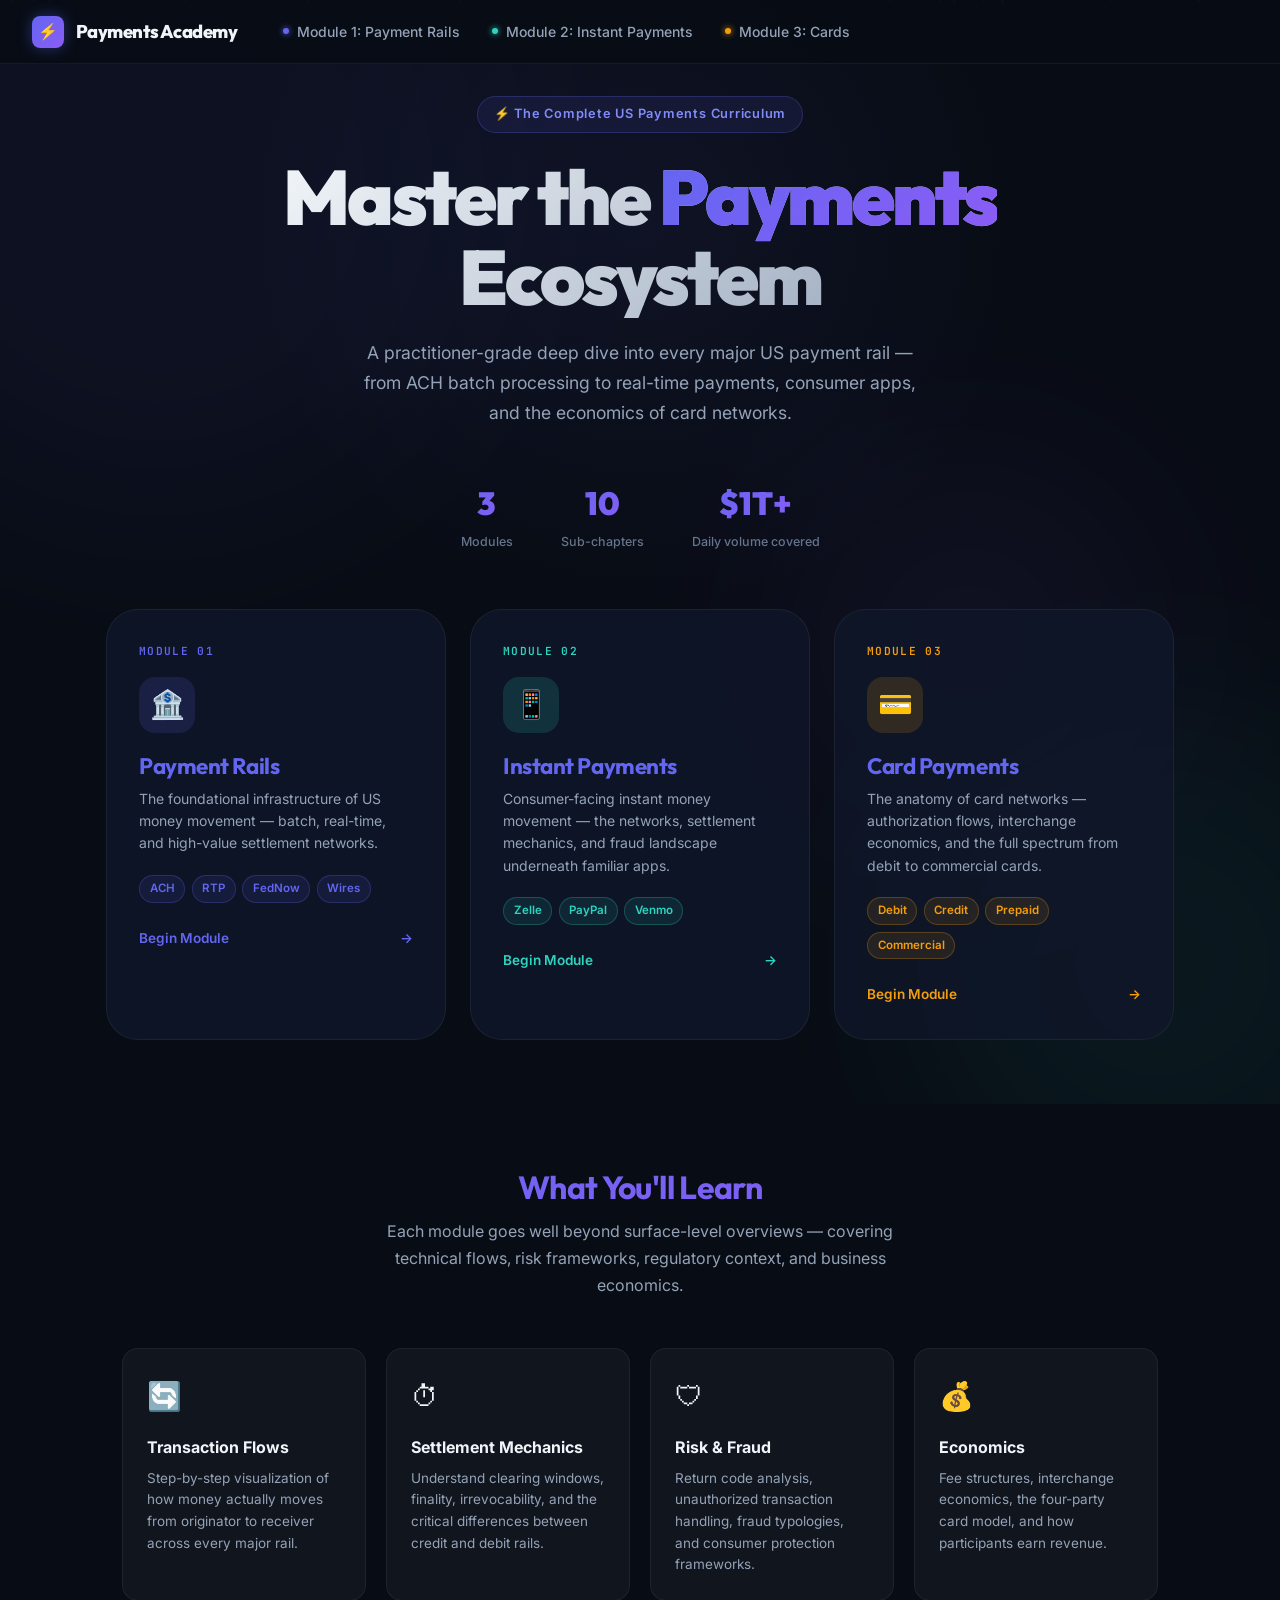
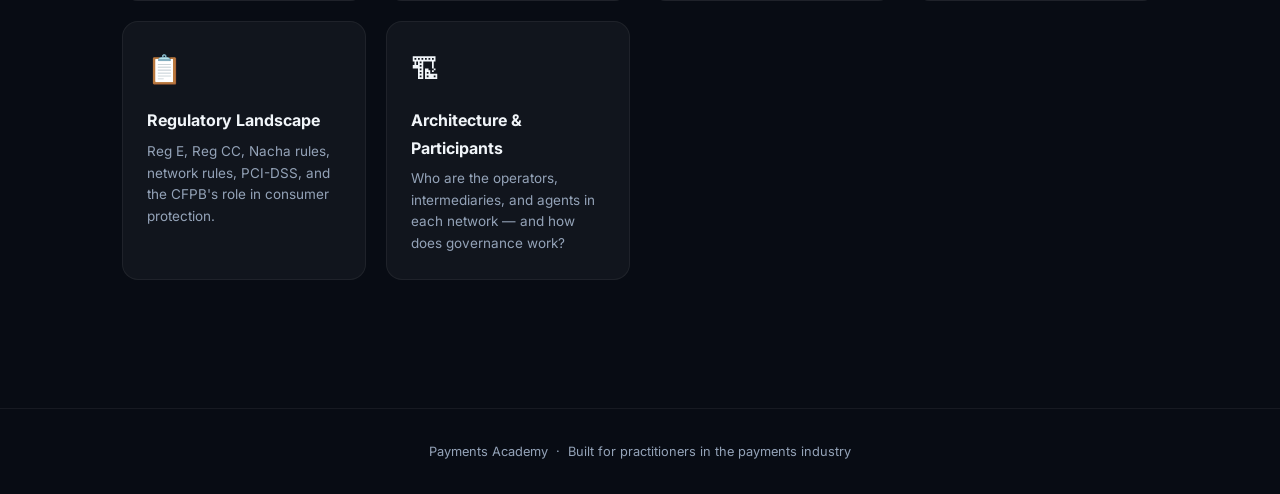
==== index.html @ 19a31e42 "Add files via upload" ====
<!DOCTYPE html>
<html lang="en">
<head>
  <meta charset="UTF-8" />
  <meta name="viewport" content="width=device-width, initial-scale=1.0" />
  <title>Payments Academy — Master the US Payments Ecosystem</title>
  <meta name="description" content="A comprehensive, interactive curriculum covering ACH, RTP, FedNow, Wires, Zelle, PayPal, Venmo, and consumer & commercial card payments in depth." />
  <link rel="stylesheet" href="styles/main.css" />
  <style>
    /* INDEX-SPECIFIC OVERRIDES */
    body { background: var(--bg-primary); }

    .home-hero {
      min-height: 100vh;
      display: flex;
      flex-direction: column;
      align-items: center;
      justify-content: center;
      padding: 6rem 2rem 4rem;
      position: relative;
      overflow: hidden;
      text-align: center;
    }

    .bg-orb {
      position: absolute;
      border-radius: 50%;
      filter: blur(100px);
      pointer-events: none;
      opacity: 0.06;
    }
    .orb-1 { width: 700px; height: 700px; background: #6366f1; top: -15%; left: -15%; }
    .orb-2 { width: 500px; height: 500px; background: #2dd4bf; bottom: -10%; right: -10%; }
    .orb-3 { width: 400px; height: 400px; background: #8b5cf6; top: 40%; left: 60%; }

    .home-eyebrow {
      position: relative;
      z-index: 2;
    }
    .home-title { position: relative; z-index: 2; }
    .home-subtitle { position: relative; z-index: 2; }

    .stats-row {
      display: flex;
      gap: 3rem;
      justify-content: center;
      flex-wrap: wrap;
      margin-bottom: 3.5rem;
      position: relative;
      z-index: 2;
    }

    .stat-item { text-align: center; }
    .stat-item-num {
      font-family: 'Outfit', sans-serif;
      font-size: 2rem;
      font-weight: 900;
      background: var(--grad-indigo);
      -webkit-background-clip: text;
      -webkit-text-fill-color: transparent;
      background-clip: text;
    }
    .stat-item-label {
      font-size: 0.78rem;
      color: var(--text-muted);
      font-weight: 500;
      margin-top: 0.1rem;
    }

    .module-cards { position: relative; z-index: 2; }

    .module-card-m1 .module-card-icon { background: rgba(99,102,241,0.15); }
    .module-card-m2 .module-card-icon { background: rgba(45,212,191,0.15); }
    .module-card-m3 .module-card-icon { background: rgba(245,158,11,0.15); }

    .module-card-m1 .module-card-number { color: var(--accent-indigo); }
    .module-card-m2 .module-card-number { color: var(--accent-teal); }
    .module-card-m3 .module-card-number { color: var(--accent-gold); }

    .module-card-m1 .topic-pill { background: rgba(99,102,241,0.1); color: var(--accent-indigo); border-color: rgba(99,102,241,0.25); }
    .module-card-m2 .topic-pill { background: rgba(45,212,191,0.1); color: var(--accent-teal); border-color: rgba(45,212,191,0.25); }
    .module-card-m3 .topic-pill { background: rgba(245,158,11,0.1); color: var(--accent-gold); border-color: rgba(245,158,11,0.25); }

    .module-card-m1 .module-card-arrow { color: var(--accent-indigo); }
    .module-card-m2 .module-card-arrow { color: var(--accent-teal); }
    .module-card-m3 .module-card-arrow { color: var(--accent-gold); }

    .home-footer {
      padding: 2rem;
      text-align: center;
      border-top: 1px solid var(--border-subtle);
      color: var(--text-muted);
      font-size: 0.8rem;
    }

    .curriculum-section {
      max-width: 1100px;
      margin: 0 auto;
      padding: 4rem 2rem;
    }

    .curriculum-section h2 {
      text-align: center;
      margin-bottom: 0.75rem;
      font-size: 2rem;
    }

    .curriculum-section .section-subtitle {
      text-align: center;
      color: var(--text-secondary);
      font-size: 1rem;
      max-width: 520px;
      margin: 0 auto 3rem;
      line-height: 1.7;
    }

    .feature-grid {
      display: grid;
      grid-template-columns: repeat(auto-fit, minmax(240px, 1fr));
      gap: 1.25rem;
      margin-bottom: 4rem;
    }

    .feature-card {
      background: var(--bg-glass);
      border: 1px solid var(--border-subtle);
      border-radius: var(--radius-lg);
      padding: 1.5rem;
      transition: all var(--t-normal);
    }

    .feature-card:hover {
      border-color: var(--border-accent);
      background: var(--bg-glass-hover);
      transform: translateY(-2px);
    }

    .feature-icon { font-size: 1.75rem; margin-bottom: 0.875rem; }
    .feature-title { font-size: 1rem; font-weight: 700; margin-bottom: 0.4rem; }
    .feature-desc { font-size: 0.845rem; color: var(--text-secondary); line-height: 1.6; }
  </style>
</head>
<body>

<!-- TOP NAV -->
<nav class="top-nav">
  <a href="index.html" class="nav-logo">
    <div class="nav-logo-icon">⚡</div>
    Payments Academy
  </a>
  <ul class="nav-links">
    <li>
      <a href="module1.html">
        <span class="mod-badge nav-badge-m1"></span>
        Module 1: Payment Rails
      </a>
    </li>
    <li>
      <a href="module2.html">
        <span class="mod-badge nav-badge-m2"></span>
        Module 2: Instant Payments
      </a>
    </li>
    <li>
      <a href="module3.html">
        <span class="mod-badge nav-badge-m3"></span>
        Module 3: Cards
      </a>
    </li>
  </ul>
</nav>

<!-- HERO -->
<main>
  <section class="home-hero">
    <div class="bg-orb orb-1"></div>
    <div class="bg-orb orb-2"></div>
    <div class="bg-orb orb-3"></div>
    <div id="particles" class="particles"></div>

    <div class="home-eyebrow">
      ⚡ The Complete US Payments Curriculum
    </div>

    <h1 class="home-title">
      Master the <span class="highlight-indigo">Payments</span><br/>Ecosystem
    </h1>

    <p class="home-subtitle">
      A practitioner-grade deep dive into every major US payment rail — from ACH batch processing
      to real-time payments, consumer apps, and the economics of card networks.
    </p>

    <div class="stats-row">
      <div class="stat-item">
        <div class="stat-item-num">3</div>
        <div class="stat-item-label">Modules</div>
      </div>
      <div class="stat-item">
        <div class="stat-item-num">10</div>
        <div class="stat-item-label">Sub-chapters</div>
      </div>
      <div class="stat-item">
        <div class="stat-item-num">$1T+</div>
        <div class="stat-item-label">Daily volume covered</div>
      </div>
    </div>

    <!-- MODULE CARDS -->
    <div class="module-cards">

      <a href="module1.html" class="module-card module-card-m1">
        <div class="module-card-number">MODULE 01</div>
        <div class="module-card-icon">🏦</div>
        <h3>Payment Rails</h3>
        <p>The foundational infrastructure of US money movement — batch, real-time, and high-value settlement networks.</p>
        <div class="module-card-topics">
          <span class="topic-pill">ACH</span>
          <span class="topic-pill">RTP</span>
          <span class="topic-pill">FedNow</span>
          <span class="topic-pill">Wires</span>
        </div>
        <div class="module-card-arrow">
          <span>Begin Module</span>
          <span>→</span>
        </div>
      </a>

      <a href="module2.html" class="module-card module-card-m2">
        <div class="module-card-number">MODULE 02</div>
        <div class="module-card-icon">📱</div>
        <h3>Instant Payments</h3>
        <p>Consumer-facing instant money movement — the networks, settlement mechanics, and fraud landscape underneath familiar apps.</p>
        <div class="module-card-topics">
          <span class="topic-pill">Zelle</span>
          <span class="topic-pill">PayPal</span>
          <span class="topic-pill">Venmo</span>
        </div>
        <div class="module-card-arrow">
          <span>Begin Module</span>
          <span>→</span>
        </div>
      </a>

      <a href="module3.html" class="module-card module-card-m3">
        <div class="module-card-number">MODULE 03</div>
        <div class="module-card-icon">💳</div>
        <h3>Card Payments</h3>
        <p>The anatomy of card networks — authorization flows, interchange economics, and the full spectrum from debit to commercial cards.</p>
        <div class="module-card-topics">
          <span class="topic-pill">Debit</span>
          <span class="topic-pill">Credit</span>
          <span class="topic-pill">Prepaid</span>
          <span class="topic-pill">Commercial</span>
        </div>
        <div class="module-card-arrow">
          <span>Begin Module</span>
          <span>→</span>
        </div>
      </a>

    </div>
  </section>

  <!-- WHAT YOU'LL LEARN -->
  <section class="curriculum-section">
    <h2 class="grad-text-indigo">What You'll Learn</h2>
    <p class="section-subtitle">
      Each module goes well beyond surface-level overviews — covering technical flows, risk frameworks, regulatory context, and business economics.
    </p>

    <div class="feature-grid">
      <div class="feature-card">
        <div class="feature-icon">🔄</div>
        <div class="feature-title">Transaction Flows</div>
        <div class="feature-desc">Step-by-step visualization of how money actually moves from originator to receiver across every major rail.</div>
      </div>
      <div class="feature-card">
        <div class="feature-icon">⏱</div>
        <div class="feature-title">Settlement Mechanics</div>
        <div class="feature-desc">Understand clearing windows, finality, irrevocability, and the critical differences between credit and debit rails.</div>
      </div>
      <div class="feature-card">
        <div class="feature-icon">🛡</div>
        <div class="feature-title">Risk & Fraud</div>
        <div class="feature-desc">Return code analysis, unauthorized transaction handling, fraud typologies, and consumer protection frameworks.</div>
      </div>
      <div class="feature-card">
        <div class="feature-icon">💰</div>
        <div class="feature-title">Economics</div>
        <div class="feature-desc">Fee structures, interchange economics, the four-party card model, and how participants earn revenue.</div>
      </div>
      <div class="feature-card">
        <div class="feature-icon">📋</div>
        <div class="feature-title">Regulatory Landscape</div>
        <div class="feature-desc">Reg E, Reg CC, Nacha rules, network rules, PCI-DSS, and the CFPB's role in consumer protection.</div>
      </div>
      <div class="feature-card">
        <div class="feature-icon">🏗</div>
        <div class="feature-title">Architecture & Participants</div>
        <div class="feature-desc">Who are the operators, intermediaries, and agents in each network — and how does governance work?</div>
      </div>
    </div>

  </section>
</main>

<footer class="home-footer">
  <p>Payments Academy &nbsp;·&nbsp; Built for practitioners in the payments industry</p>
</footer>

<script src="js/app.js"></script>
</body>
</html>
---- styles/main.css ----
/* =============================================
   PAYMENTS LEARNING PLATFORM — DESIGN SYSTEM
   ============================================= */

@import url('https://fonts.googleapis.com/css2?family=Outfit:wght@300;400;500;600;700;800;900&family=Inter:wght@300;400;500;600;700&family=JetBrains+Mono:wght@400;500&display=swap');

/* ---- CSS CUSTOM PROPERTIES ---- */
:root {
  /* Colors */
  --bg-primary:     #080c14;
  --bg-secondary:   #0d1525;
  --bg-card:        rgba(15, 23, 42, 0.8);
  --bg-card-hover:  rgba(20, 30, 55, 0.95);
  --bg-glass:       rgba(255, 255, 255, 0.04);
  --bg-glass-hover: rgba(255, 255, 255, 0.07);

  --accent-indigo:  #6366f1;
  --accent-teal:    #2dd4bf;
  --accent-gold:    #f59e0b;
  --accent-rose:    #f43f5e;
  --accent-violet:  #8b5cf6;
  --accent-emerald: #10b981;
  --accent-sky:     #38bdf8;

  --text-primary:   #f1f5f9;
  --text-secondary: #94a3b8;
  --text-muted:     #64748b;
  --text-accent:    #818cf8;

  --border-subtle:  rgba(255, 255, 255, 0.06);
  --border-accent:  rgba(99, 102, 241, 0.3);
  --border-glow:    rgba(99, 102, 241, 0.6);

  /* Gradients */
  --grad-indigo:   linear-gradient(135deg, #6366f1, #8b5cf6);
  --grad-teal:     linear-gradient(135deg, #2dd4bf, #06b6d4);
  --grad-gold:     linear-gradient(135deg, #f59e0b, #ef4444);
  --grad-hero:     linear-gradient(135deg, #0d1525 0%, #1a1040 50%, #0d1525 100%);
  --grad-card:     linear-gradient(135deg, rgba(99,102,241,0.08), rgba(139,92,246,0.04));

  /* Module Colors */
  --mod1-color:  #6366f1;
  --mod1-glow:   rgba(99, 102, 241, 0.3);
  --mod2-color:  #2dd4bf;
  --mod2-glow:   rgba(45, 212, 191, 0.3);
  --mod3-color:  #f59e0b;
  --mod3-glow:   rgba(245, 158, 11, 0.3);

  /* Spacing */
  --sidebar-width: 260px;
  --header-height: 64px;

  /* Radius */
  --radius-sm:  6px;
  --radius-md:  12px;
  --radius-lg:  16px;
  --radius-xl:  24px;
  --radius-2xl: 32px;

  /* Shadows */
  --shadow-sm:  0 1px 3px rgba(0,0,0,0.4);
  --shadow-md:  0 4px 16px rgba(0,0,0,0.5);
  --shadow-lg:  0 8px 32px rgba(0,0,0,0.6);
  --shadow-glow-indigo: 0 0 30px rgba(99,102,241,0.2);
  --shadow-glow-teal:   0 0 30px rgba(45,212,191,0.2);
  --shadow-glow-gold:   0 0 30px rgba(245,158,11,0.2);

  /* Transitions */
  --t-fast:   0.15s ease;
  --t-normal: 0.25s ease;
  --t-slow:   0.4s ease;
}

/* ---- RESET & BASE ---- */
*, *::before, *::after { box-sizing: border-box; margin: 0; padding: 0; }

html { scroll-behavior: smooth; font-size: 16px; }

body {
  font-family: 'Inter', -apple-system, sans-serif;
  background-color: var(--bg-primary);
  color: var(--text-primary);
  line-height: 1.7;
  overflow-x: hidden;
  -webkit-font-smoothing: antialiased;
}

/* ---- TYPOGRAPHY ---- */
h1, h2, h3, h4, h5, h6 {
  font-family: 'Outfit', sans-serif;
  font-weight: 700;
  line-height: 1.2;
  letter-spacing: -0.02em;
}

h1 { font-size: clamp(2rem, 4vw, 3.5rem); }
h2 { font-size: clamp(1.5rem, 3vw, 2.25rem); }
h3 { font-size: clamp(1.25rem, 2.5vw, 1.75rem); }
h4 { font-size: 1.25rem; }
h5 { font-size: 1.1rem; }
h6 { font-size: 1rem; }

p { color: var(--text-secondary); margin-bottom: 1rem; }
p:last-child { margin-bottom: 0; }

a { color: var(--accent-indigo); text-decoration: none; transition: color var(--t-fast); }
a:hover { color: var(--text-primary); }

code, pre {
  font-family: 'JetBrains Mono', monospace;
  font-size: 0.875rem;
}

code {
  background: rgba(99,102,241,0.12);
  color: var(--accent-teal);
  padding: 2px 6px;
  border-radius: var(--radius-sm);
  border: 1px solid rgba(99,102,241,0.2);
}

strong { color: var(--text-primary); font-weight: 600; }

/* ---- SCROLLBAR ---- */
::-webkit-scrollbar { width: 6px; }
::-webkit-scrollbar-track { background: var(--bg-primary); }
::-webkit-scrollbar-thumb { background: rgba(99,102,241,0.4); border-radius: 3px; }
::-webkit-scrollbar-thumb:hover { background: rgba(99,102,241,0.7); }

/* =============================================
   TOP NAVIGATION
   ============================================= */
.top-nav {
  position: fixed;
  top: 0; left: 0; right: 0;
  height: var(--header-height);
  background: rgba(8, 12, 20, 0.85);
  backdrop-filter: blur(20px);
  -webkit-backdrop-filter: blur(20px);
  border-bottom: 1px solid var(--border-subtle);
  z-index: 1000;
  display: flex;
  align-items: center;
  padding: 0 2rem;
  gap: 2rem;
}

.nav-logo {
  display: flex;
  align-items: center;
  gap: 0.75rem;
  font-family: 'Outfit', sans-serif;
  font-weight: 800;
  font-size: 1.15rem;
  color: var(--text-primary);
  text-decoration: none;
  letter-spacing: -0.03em;
  white-space: nowrap;
}

.nav-logo-icon {
  width: 32px; height: 32px;
  background: var(--grad-indigo);
  border-radius: 8px;
  display: flex;
  align-items: center;
  justify-content: center;
  font-size: 1rem;
  box-shadow: 0 0 15px rgba(99,102,241,0.4);
}

.nav-links {
  display: flex;
  align-items: center;
  gap: 0.25rem;
  flex: 1;
  list-style: none;
}

.nav-links a {
  display: flex;
  align-items: center;
  gap: 0.5rem;
  padding: 0.4rem 0.875rem;
  border-radius: var(--radius-md);
  color: var(--text-secondary);
  font-size: 0.875rem;
  font-weight: 500;
  transition: all var(--t-fast);
  white-space: nowrap;
}

.nav-links a:hover { color: var(--text-primary); background: var(--bg-glass); }
.nav-links a.active { color: var(--text-primary); background: rgba(99,102,241,0.15); }

.nav-links .mod-badge {
  width: 6px; height: 6px;
  border-radius: 50%;
  flex-shrink: 0;
}

.nav-badge-m1 { background: var(--mod1-color); box-shadow: 0 0 6px var(--mod1-color); }
.nav-badge-m2 { background: var(--mod2-color); box-shadow: 0 0 6px var(--mod2-color); }
.nav-badge-m3 { background: var(--mod3-color); box-shadow: 0 0 6px var(--mod3-color); }

/* =============================================
   MODULE PAGE LAYOUT (Sidebar + Content)
   ============================================= */
.module-layout {
  display: flex;
  padding-top: var(--header-height);
  min-height: 100vh;
}

/* ---- SIDEBAR ---- */
.sidebar {
  position: fixed;
  top: var(--header-height);
  left: 0;
  width: var(--sidebar-width);
  height: calc(100vh - var(--header-height));
  background: var(--bg-secondary);
  border-right: 1px solid var(--border-subtle);
  overflow-y: auto;
  padding: 1.5rem 1rem;
  z-index: 100;
}

.sidebar-title {
  font-family: 'Outfit', sans-serif;
  font-size: 0.7rem;
  font-weight: 700;
  letter-spacing: 0.12em;
  text-transform: uppercase;
  color: var(--text-muted);
  padding: 0 0.5rem;
  margin-bottom: 0.75rem;
}

.sidebar-nav { list-style: none; display: flex; flex-direction: column; gap: 2px; }

.sidebar-nav li a {
  display: flex;
  align-items: center;
  gap: 0.75rem;
  padding: 0.6rem 0.75rem;
  border-radius: var(--radius-md);
  color: var(--text-secondary);
  font-size: 0.875rem;
  font-weight: 500;
  transition: all var(--t-fast);
  position: relative;
}

.sidebar-nav li a:hover { color: var(--text-primary); background: var(--bg-glass-hover); }
.sidebar-nav li a.active {
  color: var(--text-primary);
  background: var(--bg-glass-hover);
}

.sidebar-nav li a.active::before {
  content: '';
  position: absolute;
  left: 0; top: 50%;
  transform: translateY(-50%);
  width: 3px; height: 60%;
  border-radius: 0 2px 2px 0;
}

.sidebar-divider { height: 1px; background: var(--border-subtle); margin: 1rem 0.5rem; }

/* ---- MAIN CONTENT ---- */
.main-content {
  flex: 1;
  margin-left: var(--sidebar-width);
  padding: 2rem 3rem;
  max-width: 1000px;
}

/* =============================================
   TAB SYSTEM (Sub-chapters)
   ============================================= */
.chapter-tabs {
  display: flex;
  gap: 0;
  background: var(--bg-secondary);
  border: 1px solid var(--border-subtle);
  border-radius: var(--radius-xl);
  padding: 4px;
  margin-bottom: 2rem;
  overflow-x: auto;
  flex-wrap: nowrap;
}

.chapter-tab {
  display: flex;
  align-items: center;
  gap: 0.5rem;
  padding: 0.6rem 1.25rem;
  border-radius: calc(var(--radius-xl) - 4px);
  cursor: pointer;
  font-size: 0.875rem;
  font-weight: 600;
  color: var(--text-secondary);
  transition: all var(--t-normal);
  white-space: nowrap;
  border: none;
  background: transparent;
  font-family: 'Inter', sans-serif;
}

.chapter-tab:hover { color: var(--text-primary); background: var(--bg-glass); }

.chapter-tab.active {
  color: white;
  box-shadow: var(--shadow-md);
}

.chapter-panel { display: none; animation: fadeSlideIn 0.3s ease; }
.chapter-panel.active { display: block; }

@keyframes fadeSlideIn {
  from { opacity: 0; transform: translateY(8px); }
  to   { opacity: 1; transform: translateY(0); }
}

/* =============================================
   HERO SECTION
   ============================================= */
.module-hero {
  background: var(--grad-hero);
  padding: 4rem 3rem;
  border-bottom: 1px solid var(--border-subtle);
  position: relative;
  overflow: hidden;
}

.module-hero::before {
  content: '';
  position: absolute;
  top: -50%; left: -20%;
  width: 600px; height: 600px;
  border-radius: 50%;
  filter: blur(80px);
  opacity: 0.12;
  pointer-events: none;
}

.module-hero::after {
  content: '';
  position: absolute;
  bottom: -30%; right: -10%;
  width: 400px; height: 400px;
  border-radius: 50%;
  filter: blur(60px);
  opacity: 0.08;
  pointer-events: none;
}

.hero-badge {
  display: inline-flex;
  align-items: center;
  gap: 0.5rem;
  padding: 0.35rem 0.875rem;
  border-radius: 999px;
  font-size: 0.75rem;
  font-weight: 700;
  letter-spacing: 0.08em;
  text-transform: uppercase;
  margin-bottom: 1.25rem;
  border: 1px solid;
}

.hero-title { margin-bottom: 0.75rem; }

.hero-desc {
  font-size: 1.1rem;
  color: var(--text-secondary);
  max-width: 620px;
  line-height: 1.7;
  margin-bottom: 1.5rem;
}

.hero-meta {
  display: flex;
  gap: 2rem;
  flex-wrap: wrap;
}

.hero-meta-item {
  display: flex;
  align-items: center;
  gap: 0.4rem;
  font-size: 0.8rem;
  color: var(--text-muted);
  font-weight: 500;
}

/* =============================================
   CARDS & CONTAINERS
   ============================================= */
.card {
  background: var(--bg-card);
  border: 1px solid var(--border-subtle);
  border-radius: var(--radius-lg);
  padding: 1.5rem;
  transition: all var(--t-normal);
  backdrop-filter: blur(10px);
}

.card:hover {
  background: var(--bg-card-hover);
  border-color: var(--border-accent);
  box-shadow: var(--shadow-glow-indigo);
  transform: translateY(-2px);
}

.card-glass {
  background: var(--bg-glass);
  border: 1px solid var(--border-subtle);
  border-radius: var(--radius-lg);
  padding: 1.5rem;
  backdrop-filter: blur(20px);
}

.info-grid {
  display: grid;
  grid-template-columns: repeat(auto-fit, minmax(220px, 1fr));
  gap: 1rem;
  margin: 1.5rem 0;
}

.info-card {
  background: var(--bg-glass);
  border: 1px solid var(--border-subtle);
  border-radius: var(--radius-lg);
  padding: 1.25rem;
  transition: all var(--t-normal);
}

.info-card:hover {
  border-color: var(--border-accent);
  background: var(--bg-glass-hover);
}

.info-card-icon {
  font-size: 1.5rem;
  margin-bottom: 0.75rem;
}

.info-card-label {
  font-size: 0.75rem;
  font-weight: 700;
  text-transform: uppercase;
  letter-spacing: 0.08em;
  color: var(--text-muted);
  margin-bottom: 0.25rem;
}

.info-card-value {
  font-family: 'Outfit', sans-serif;
  font-size: 1.5rem;
  font-weight: 800;
  color: var(--text-primary);
  line-height: 1.2;
}

.info-card-sub {
  font-size: 0.8rem;
  color: var(--text-muted);
  margin-top: 0.25rem;
}

/* =============================================
   SECTION HEADERS
   ============================================= */
.section-header {
  display: flex;
  align-items: flex-start;
  gap: 1rem;
  margin-bottom: 1.5rem;
  padding-bottom: 1rem;
  border-bottom: 1px solid var(--border-subtle);
}

.section-icon {
  width: 40px; height: 40px;
  border-radius: var(--radius-md);
  display: flex;
  align-items: center;
  justify-content: center;
  font-size: 1.2rem;
  flex-shrink: 0;
}

.section-num {
  font-family: 'JetBrains Mono', monospace;
  font-size: 0.7rem;
  color: var(--text-muted);
  margin-bottom: 0.2rem;
}

/* =============================================
   FLOW DIAGRAM
   ============================================= */
.flow-container {
  background: var(--bg-secondary);
  border: 1px solid var(--border-subtle);
  border-radius: var(--radius-xl);
  padding: 2rem;
  margin: 1.5rem 0;
  overflow-x: auto;
}

.flow-title {
  font-size: 0.75rem;
  font-weight: 700;
  text-transform: uppercase;
  letter-spacing: 0.1em;
  color: var(--text-muted);
  margin-bottom: 1.5rem;
}

.flow-diagram {
  display: flex;
  align-items: center;
  gap: 0;
  min-width: max-content;
}

.flow-node {
  display: flex;
  flex-direction: column;
  align-items: center;
  gap: 0.5rem;
}

.flow-node-box {
  background: var(--bg-glass);
  border: 2px solid;
  border-radius: var(--radius-md);
  padding: 0.75rem 1rem;
  text-align: center;
  min-width: 110px;
  transition: all var(--t-normal);
  cursor: default;
}

.flow-node-box:hover { transform: translateY(-3px); box-shadow: var(--shadow-md); }

.flow-node-icon { font-size: 1.4rem; margin-bottom: 0.25rem; }
.flow-node-name { font-weight: 700; font-size: 0.8rem; color: var(--text-primary); line-height: 1.2; }
.flow-node-abbr { font-size: 0.7rem; color: var(--text-muted); margin-top: 2px; }

.flow-arrow {
  display: flex;
  flex-direction: column;
  align-items: center;
  padding: 0 0.5rem;
  min-width: 80px;
}

.flow-arrow-line {
  width: 100%;
  height: 2px;
  position: relative;
  display: flex;
  align-items: center;
}

.flow-arrow-line::after {
  content: '';
  position: absolute;
  right: -1px;
  top: 50%;
  transform: translateY(-50%);
  width: 0; height: 0;
  border-left: 7px solid;
  border-top: 5px solid transparent;
  border-bottom: 5px solid transparent;
}

.flow-arrow-label {
  font-size: 0.65rem;
  font-weight: 600;
  color: var(--text-muted);
  text-align: center;
  margin-top: 0.35rem;
  max-width: 80px;
  line-height: 1.2;
}

.flow-arrow-dual {
  display: flex;
  flex-direction: column;
  align-items: center;
  gap: 4px;
  padding: 0 0.5rem;
  min-width: 80px;
}

.flow-arrow-dual .arrow-row {
  display: flex;
  align-items: center;
  width: 100%;
  gap: 0.25rem;
}

.flow-arrow-dual .arrow-label-small {
  font-size: 0.6rem;
  color: var(--text-muted);
  white-space: nowrap;
}

/* =============================================
   TABLES
   ============================================= */
.data-table {
  width: 100%;
  border-collapse: collapse;
  margin: 1.5rem 0;
  font-size: 0.875rem;
}

.data-table th {
  background: var(--bg-glass);
  color: var(--text-muted);
  font-weight: 700;
  font-size: 0.75rem;
  text-transform: uppercase;
  letter-spacing: 0.08em;
  padding: 0.875rem 1rem;
  text-align: left;
  border-bottom: 1px solid var(--border-subtle);
}

.data-table td {
  padding: 0.875rem 1rem;
  border-bottom: 1px solid var(--border-subtle);
  color: var(--text-secondary);
  vertical-align: top;
}

.data-table tr:hover td { background: var(--bg-glass); }
.data-table tr:last-child td { border-bottom: none; }

.data-table td strong { color: var(--text-primary); }

.badge {
  display: inline-flex;
  align-items: center;
  gap: 0.3rem;
  padding: 0.2rem 0.6rem;
  border-radius: 999px;
  font-size: 0.72rem;
  font-weight: 700;
  letter-spacing: 0.04em;
}

.badge-green  { background: rgba(16,185,129,0.15); color: #10b981; border: 1px solid rgba(16,185,129,0.3); }
.badge-red    { background: rgba(244, 63, 94,0.15); color: #f43f5e; border: 1px solid rgba(244,63,94,0.3); }
.badge-yellow { background: rgba(245,158,11,0.15);  color: #f59e0b; border: 1px solid rgba(245,158,11,0.3); }
.badge-blue   { background: rgba(56,189,248,0.15);  color: #38bdf8; border: 1px solid rgba(56,189,248,0.3); }
.badge-purple { background: rgba(139,92,246,0.15);  color: #8b5cf6; border: 1px solid rgba(139,92,246,0.3); }
.badge-gray   { background: rgba(100,116,139,0.15); color: #94a3b8; border: 1px solid rgba(100,116,139,0.3); }

/* =============================================
   CALLOUTS & ALERTS
   ============================================= */
.callout {
  display: flex;
  gap: 1rem;
  padding: 1.25rem 1.5rem;
  border-radius: var(--radius-lg);
  margin: 1.5rem 0;
  border-left: 3px solid;
}

.callout-icon { font-size: 1.25rem; flex-shrink: 0; margin-top: 0.1rem; }
.callout-content h4 { font-size: 0.9rem; margin-bottom: 0.35rem; }
.callout-content p { font-size: 0.875rem; margin: 0; }

.callout-info {
  background: rgba(56,189,248,0.08);
  border-color: #38bdf8;
}
.callout-info .callout-icon { color: #38bdf8; }
.callout-info h4 { color: #38bdf8; }

.callout-warning {
  background: rgba(245,158,11,0.08);
  border-color: #f59e0b;
}
.callout-warning .callout-icon { color: #f59e0b; }
.callout-warning h4 { color: #f59e0b; }

.callout-danger {
  background: rgba(244,63,94,0.08);
  border-color: #f43f5e;
}
.callout-danger .callout-icon { color: #f43f5e; }
.callout-danger h4 { color: #f43f5e; }

.callout-success {
  background: rgba(16,185,129,0.08);
  border-color: #10b981;
}
.callout-success .callout-icon { color: #10b981; }
.callout-success h4 { color: #10b981; }

/* =============================================
   KEY FACTS GRID
   ============================================= */
.key-facts {
  display: grid;
  grid-template-columns: repeat(auto-fit, minmax(180px, 1fr));
  gap: 1rem;
  margin: 1.5rem 0;
}

.key-fact {
  background: var(--bg-glass);
  border: 1px solid var(--border-subtle);
  border-radius: var(--radius-lg);
  padding: 1.25rem;
  position: relative;
  overflow: hidden;
}

.key-fact::before {
  content: '';
  position: absolute;
  top: 0; left: 0; right: 0;
  height: 3px;
}

.key-fact-label {
  font-size: 0.7rem;
  font-weight: 700;
  text-transform: uppercase;
  letter-spacing: 0.1em;
  color: var(--text-muted);
  margin-bottom: 0.5rem;
}

.key-fact-value {
  font-family: 'Outfit', sans-serif;
  font-size: 1.4rem;
  font-weight: 800;
  color: var(--text-primary);
  margin-bottom: 0.2rem;
}

.key-fact-note {
  font-size: 0.75rem;
  color: var(--text-muted);
}

/* =============================================
   PROCESS STEPS
   ============================================= */
.process-steps {
  display: flex;
  flex-direction: column;
  gap: 0;
  margin: 1.5rem 0;
  position: relative;
}

.process-steps::before {
  content: '';
  position: absolute;
  left: 19px;
  top: 20px;
  bottom: 20px;
  width: 2px;
  background: linear-gradient(to bottom, var(--border-accent), transparent);
}

.process-step {
  display: flex;
  gap: 1.25rem;
  padding: 1rem 0;
  position: relative;
}

.process-step-num {
  width: 40px; height: 40px;
  border-radius: 50%;
  background: var(--bg-secondary);
  border: 2px solid var(--border-accent);
  display: flex;
  align-items: center;
  justify-content: center;
  font-weight: 800;
  font-size: 0.8rem;
  color: var(--accent-indigo);
  flex-shrink: 0;
  font-family: 'Outfit', sans-serif;
  position: relative;
  z-index: 1;
  transition: all var(--t-normal);
}

.process-step:hover .process-step-num {
  background: rgba(99,102,241,0.2);
  border-color: var(--accent-indigo);
  box-shadow: 0 0 15px rgba(99,102,241,0.3);
}

.process-step-content h4 { font-size: 1rem; margin-bottom: 0.35rem; }
.process-step-content p { font-size: 0.875rem; margin: 0; }

/* =============================================
   GLOSSARY TOOLTIP
   ============================================= */
.glossary-term {
  border-bottom: 1px dashed var(--accent-indigo);
  color: var(--text-accent);
  cursor: help;
  position: relative;
}

.tooltip {
  position: absolute;
  bottom: calc(100% + 8px);
  left: 50%;
  transform: translateX(-50%);
  background: var(--bg-card);
  border: 1px solid var(--border-accent);
  border-radius: var(--radius-md);
  padding: 0.75rem 1rem;
  font-size: 0.8rem;
  color: var(--text-secondary);
  width: 240px;
  z-index: 9999;
  opacity: 0;
  pointer-events: none;
  transition: opacity var(--t-fast);
  box-shadow: var(--shadow-lg);
  line-height: 1.5;
  font-style: normal;
}

.glossary-term:hover .tooltip { opacity: 1; }

/* =============================================
   RETURN CODES TABLE
   ============================================= */
.return-codes {
  display: grid;
  grid-template-columns: repeat(auto-fill, minmax(280px, 1fr));
  gap: 0.75rem;
  margin: 1.5rem 0;
}

.return-code-item {
  background: var(--bg-glass);
  border: 1px solid var(--border-subtle);
  border-radius: var(--radius-md);
  padding: 0.875rem 1rem;
  display: flex;
  gap: 0.75rem;
  align-items: flex-start;
  transition: all var(--t-fast);
}

.return-code-item:hover { border-color: var(--border-accent); }

.return-code-code {
  font-family: 'JetBrains Mono', monospace;
  font-size: 0.8rem;
  font-weight: 700;
  padding: 0.2rem 0.5rem;
  border-radius: var(--radius-sm);
  background: rgba(99,102,241,0.15);
  color: var(--accent-indigo);
  flex-shrink: 0;
}

.return-code-desc {
  font-size: 0.8rem;
  color: var(--text-secondary);
  line-height: 1.4;
}

.return-code-title { font-weight: 600; color: var(--text-primary); font-size: 0.825rem; }

/* =============================================
   COMPARISON TABLE
   ============================================= */
.compare-table-wrapper {
  overflow-x: auto;
  margin: 1.5rem 0;
  border-radius: var(--radius-xl);
  border: 1px solid var(--border-subtle);
}

.compare-table {
  width: 100%;
  border-collapse: collapse;
  font-size: 0.875rem;
}

.compare-table th {
  padding: 1rem 1.25rem;
  text-align: center;
  font-family: 'Outfit', sans-serif;
  font-weight: 800;
  font-size: 0.9rem;
}

.compare-table th:first-child { text-align: left; }

.compare-table th.col-feature {
  background: var(--bg-secondary);
  color: var(--text-muted);
  font-size: 0.7rem;
  text-transform: uppercase;
  letter-spacing: 0.08em;
  font-weight: 700;
}

.compare-table td {
  padding: 0.875rem 1.25rem;
  border-top: 1px solid var(--border-subtle);
  text-align: center;
  color: var(--text-secondary);
}

.compare-table td:first-child {
  text-align: left;
  font-weight: 600;
  color: var(--text-primary);
  background: var(--bg-secondary);
  white-space: nowrap;
}

.compare-table tr:hover td { background: var(--bg-glass); }
.compare-table tr:hover td:first-child { background: var(--bg-card); }

.check { color: #10b981; font-size: 1rem; }
.cross { color: #f43f5e; font-size: 1rem; }
.partial { color: #f59e0b; font-size: 1rem; }

/* =============================================
   INDEX/HOME PAGE STYLES
   ============================================= */
.home-hero {
  min-height: 100vh;
  display: flex;
  flex-direction: column;
  justify-content: center;
  align-items: center;
  text-align: center;
  padding: 2rem;
  background: var(--bg-primary);
  position: relative;
  overflow: hidden;
}

.home-hero::before {
  content: '';
  position: absolute;
  top: 20%; left: 50%;
  transform: translate(-50%, -50%);
  width: 800px; height: 800px;
  background: radial-gradient(circle, rgba(99,102,241,0.08) 0%, transparent 70%);
  pointer-events: none;
}

.particles {
  position: absolute;
  inset: 0;
  pointer-events: none;
  overflow: hidden;
}

.particle {
  position: absolute;
  width: 2px; height: 2px;
  background: var(--accent-indigo);
  border-radius: 50%;
  opacity: 0.4;
  animation: float linear infinite;
}

@keyframes float {
  from { transform: translateY(100vh) rotate(0deg); opacity: 0; }
  10%  { opacity: 0.4; }
  90%  { opacity: 0.4; }
  to   { transform: translateY(-10vh) rotate(720deg); opacity: 0; }
}

.home-eyebrow {
  display: inline-flex;
  align-items: center;
  gap: 0.5rem;
  background: rgba(99,102,241,0.1);
  border: 1px solid rgba(99,102,241,0.25);
  border-radius: 999px;
  padding: 0.4rem 1rem;
  font-size: 0.8rem;
  font-weight: 600;
  color: var(--text-accent);
  letter-spacing: 0.06em;
  margin-bottom: 1.5rem;
}

.home-title {
  font-family: 'Outfit', sans-serif;
  font-size: clamp(2.5rem, 6vw, 5rem);
  font-weight: 900;
  line-height: 1.05;
  letter-spacing: -0.04em;
  margin-bottom: 1.25rem;
  background: linear-gradient(135deg, #f1f5f9 0%, #94a3b8 100%);
  -webkit-background-clip: text;
  -webkit-text-fill-color: transparent;
  background-clip: text;
}

.home-title .highlight-indigo {
  background: var(--grad-indigo);
  -webkit-background-clip: text;
  -webkit-text-fill-color: transparent;
  background-clip: text;
}

.home-subtitle {
  font-size: 1.1rem;
  color: var(--text-secondary);
  max-width: 560px;
  line-height: 1.7;
  margin-bottom: 3rem;
}

.module-cards {
  display: grid;
  grid-template-columns: repeat(auto-fit, minmax(300px, 1fr));
  gap: 1.5rem;
  max-width: 1100px;
  width: 100%;
  padding: 0 1rem;
}

.module-card {
  background: var(--bg-card);
  border: 1px solid var(--border-subtle);
  border-radius: var(--radius-2xl);
  padding: 2rem;
  text-align: left;
  cursor: pointer;
  transition: all var(--t-slow);
  position: relative;
  overflow: hidden;
  text-decoration: none;
  display: block;
}

.module-card::before {
  content: '';
  position: absolute;
  inset: 0;
  background: var(--card-grad);
  opacity: 0;
  transition: opacity var(--t-slow);
  border-radius: var(--radius-2xl);
}

.module-card:hover::before { opacity: 1; }

.module-card:hover {
  transform: translateY(-6px);
  box-shadow: 0 20px 60px rgba(0,0,0,0.4), var(--card-glow);
  border-color: var(--card-border);
}

.module-card-m1 {
  --card-grad: linear-gradient(135deg, rgba(99,102,241,0.08), transparent);
  --card-glow: 0 0 40px rgba(99,102,241,0.15);
  --card-border: rgba(99,102,241,0.4);
}
.module-card-m2 {
  --card-grad: linear-gradient(135deg, rgba(45,212,191,0.08), transparent);
  --card-glow: 0 0 40px rgba(45,212,191,0.15);
  --card-border: rgba(45,212,191,0.4);
}
.module-card-m3 {
  --card-grad: linear-gradient(135deg, rgba(245,158,11,0.08), transparent);
  --card-glow: 0 0 40px rgba(245,158,11,0.15);
  --card-border: rgba(245,158,11,0.4);
}

.module-card-number {
  font-family: 'JetBrains Mono', monospace;
  font-size: 0.7rem;
  font-weight: 600;
  letter-spacing: 0.12em;
  text-transform: uppercase;
  margin-bottom: 1rem;
  position: relative;
  z-index: 1;
}

.module-card-icon {
  width: 56px; height: 56px;
  border-radius: var(--radius-lg);
  display: flex;
  align-items: center;
  justify-content: center;
  font-size: 1.75rem;
  margin-bottom: 1.25rem;
  position: relative;
  z-index: 1;
}

.module-card h3 {
  font-size: 1.4rem;
  margin-bottom: 0.5rem;
  position: relative;
  z-index: 1;
}

.module-card p {
  font-size: 0.875rem;
  line-height: 1.6;
  margin-bottom: 1.25rem;
  position: relative;
  z-index: 1;
}

.module-card-topics {
  display: flex;
  flex-wrap: wrap;
  gap: 0.4rem;
  position: relative;
  z-index: 1;
  margin-bottom: 1.5rem;
}

.topic-pill {
  padding: 0.2rem 0.6rem;
  border-radius: 999px;
  font-size: 0.72rem;
  font-weight: 600;
  border: 1px solid;
}

.module-card-arrow {
  display: flex;
  align-items: center;
  justify-content: space-between;
  position: relative;
  z-index: 1;
  font-size: 0.85rem;
  font-weight: 600;
}

/* =============================================
   SECTION CONTENT STYLES
   ============================================= */
.content-section {
  margin-bottom: 3rem;
}

.content-section h2 {
  font-size: 1.6rem;
  margin-bottom: 1rem;
}

.content-section h3 {
  font-size: 1.25rem;
  margin-top: 2rem;
  margin-bottom: 0.75rem;
}

.content-section p { font-size: 0.9375rem; }

.content-section ul, .content-section ol {
  color: var(--text-secondary);
  padding-left: 1.5rem;
  margin-bottom: 1rem;
  font-size: 0.9375rem;
}

.content-section li { margin-bottom: 0.4rem; }
.content-section li strong { color: var(--text-primary); }

.two-col {
  display: grid;
  grid-template-columns: 1fr 1fr;
  gap: 1.5rem;
  margin: 1.5rem 0;
}

@media (max-width: 700px) { .two-col { grid-template-columns: 1fr; } }

/* =============================================
   HIGHLIGHTED STAT
   ============================================= */
.stat-highlight {
  text-align: center;
  padding: 2rem;
  background: var(--bg-glass);
  border: 1px solid var(--border-subtle);
  border-radius: var(--radius-xl);
  margin: 1.5rem 0;
}

.stat-number {
  font-family: 'Outfit', sans-serif;
  font-size: 3rem;
  font-weight: 900;
  line-height: 1;
  margin-bottom: 0.5rem;
}

.stat-label {
  font-size: 0.875rem;
  color: var(--text-muted);
  font-weight: 500;
}

/* =============================================
   TIMELINE
   ============================================= */
.timeline {
  position: relative;
  padding-left: 2rem;
  margin: 1.5rem 0;
}

.timeline::before {
  content: '';
  position: absolute;
  left: 0;
  top: 0;
  bottom: 0;
  width: 2px;
  background: linear-gradient(to bottom, var(--accent-indigo), transparent);
}

.timeline-item {
  position: relative;
  padding-bottom: 1.5rem;
}

.timeline-item::before {
  content: '';
  position: absolute;
  left: -2.425rem;
  top: 0.4rem;
  width: 10px; height: 10px;
  border-radius: 50%;
  background: var(--accent-indigo);
  box-shadow: 0 0 8px var(--accent-indigo);
}

.timeline-year {
  font-family: 'JetBrains Mono', monospace;
  font-size: 0.75rem;
  font-weight: 700;
  color: var(--accent-indigo);
  margin-bottom: 0.25rem;
}

.timeline-text { font-size: 0.875rem; color: var(--text-secondary); }
.timeline-text strong { color: var(--text-primary); }

/* =============================================
   FOOTER
   ============================================= */
.module-footer {
  margin-top: 4rem;
  padding: 2rem 0;
  border-top: 1px solid var(--border-subtle);
  display: flex;
  align-items: center;
  justify-content: space-between;
  gap: 1rem;
  flex-wrap: wrap;
}

.footer-nav-btn {
  display: flex;
  align-items: center;
  gap: 0.75rem;
  padding: 0.875rem 1.5rem;
  border-radius: var(--radius-lg);
  background: var(--bg-glass);
  border: 1px solid var(--border-subtle);
  color: var(--text-secondary);
  font-weight: 600;
  font-size: 0.875rem;
  transition: all var(--t-normal);
  cursor: pointer;
  font-family: 'Inter', sans-serif;
  text-decoration: none;
}

.footer-nav-btn:hover {
  color: var(--text-primary);
  border-color: var(--border-accent);
  background: var(--bg-glass-hover);
}

.footer-nav-btn.primary {
  background: rgba(99,102,241,0.15);
  border-color: rgba(99,102,241,0.4);
  color: var(--text-primary);
}

.footer-nav-btn.primary:hover {
  background: rgba(99,102,241,0.25);
  box-shadow: var(--shadow-glow-indigo);
}

/* =============================================
   UTILITY CLASSES
   ============================================= */
.text-indigo  { color: var(--accent-indigo); }
.text-teal    { color: var(--accent-teal); }
.text-gold    { color: var(--accent-gold); }
.text-rose    { color: var(--accent-rose); }
.text-violet  { color: var(--accent-violet); }
.text-emerald { color: var(--accent-emerald); }
.text-sky     { color: var(--accent-sky); }
.text-muted   { color: var(--text-muted); }

.mt-1 { margin-top: 0.5rem; }
.mt-2 { margin-top: 1rem; }
.mt-3 { margin-top: 1.5rem; }
.mt-4 { margin-top: 2rem; }

.mb-1 { margin-bottom: 0.5rem; }
.mb-2 { margin-bottom: 1rem; }
.mb-3 { margin-bottom: 1.5rem; }
.mb-4 { margin-bottom: 2rem; }

.grad-text-indigo {
  background: var(--grad-indigo);
  -webkit-background-clip: text;
  -webkit-text-fill-color: transparent;
  background-clip: text;
}

.grad-text-teal {
  background: var(--grad-teal);
  -webkit-background-clip: text;
  -webkit-text-fill-color: transparent;
  background-clip: text;
}

.grad-text-gold {
  background: var(--grad-gold);
  -webkit-background-clip: text;
  -webkit-text-fill-color: transparent;
  background-clip: text;
}

/* =============================================
   RESPONSIVE
   ============================================= */
@media (max-width: 1024px) {
  .sidebar { display: none; }
  .main-content { margin-left: 0; padding: 1.5rem; }
}

@media (max-width: 768px) {
  .module-hero { padding: 2.5rem 1.5rem; }
  .top-nav { padding: 0 1rem; gap: 1rem; }
  .chapter-tab { padding: 0.5rem 0.875rem; font-size: 0.8rem; }
  .key-facts { grid-template-columns: 1fr 1fr; }
}

@media (max-width: 480px) {
  .key-facts { grid-template-columns: 1fr; }
  .info-grid  { grid-template-columns: 1fr; }
}
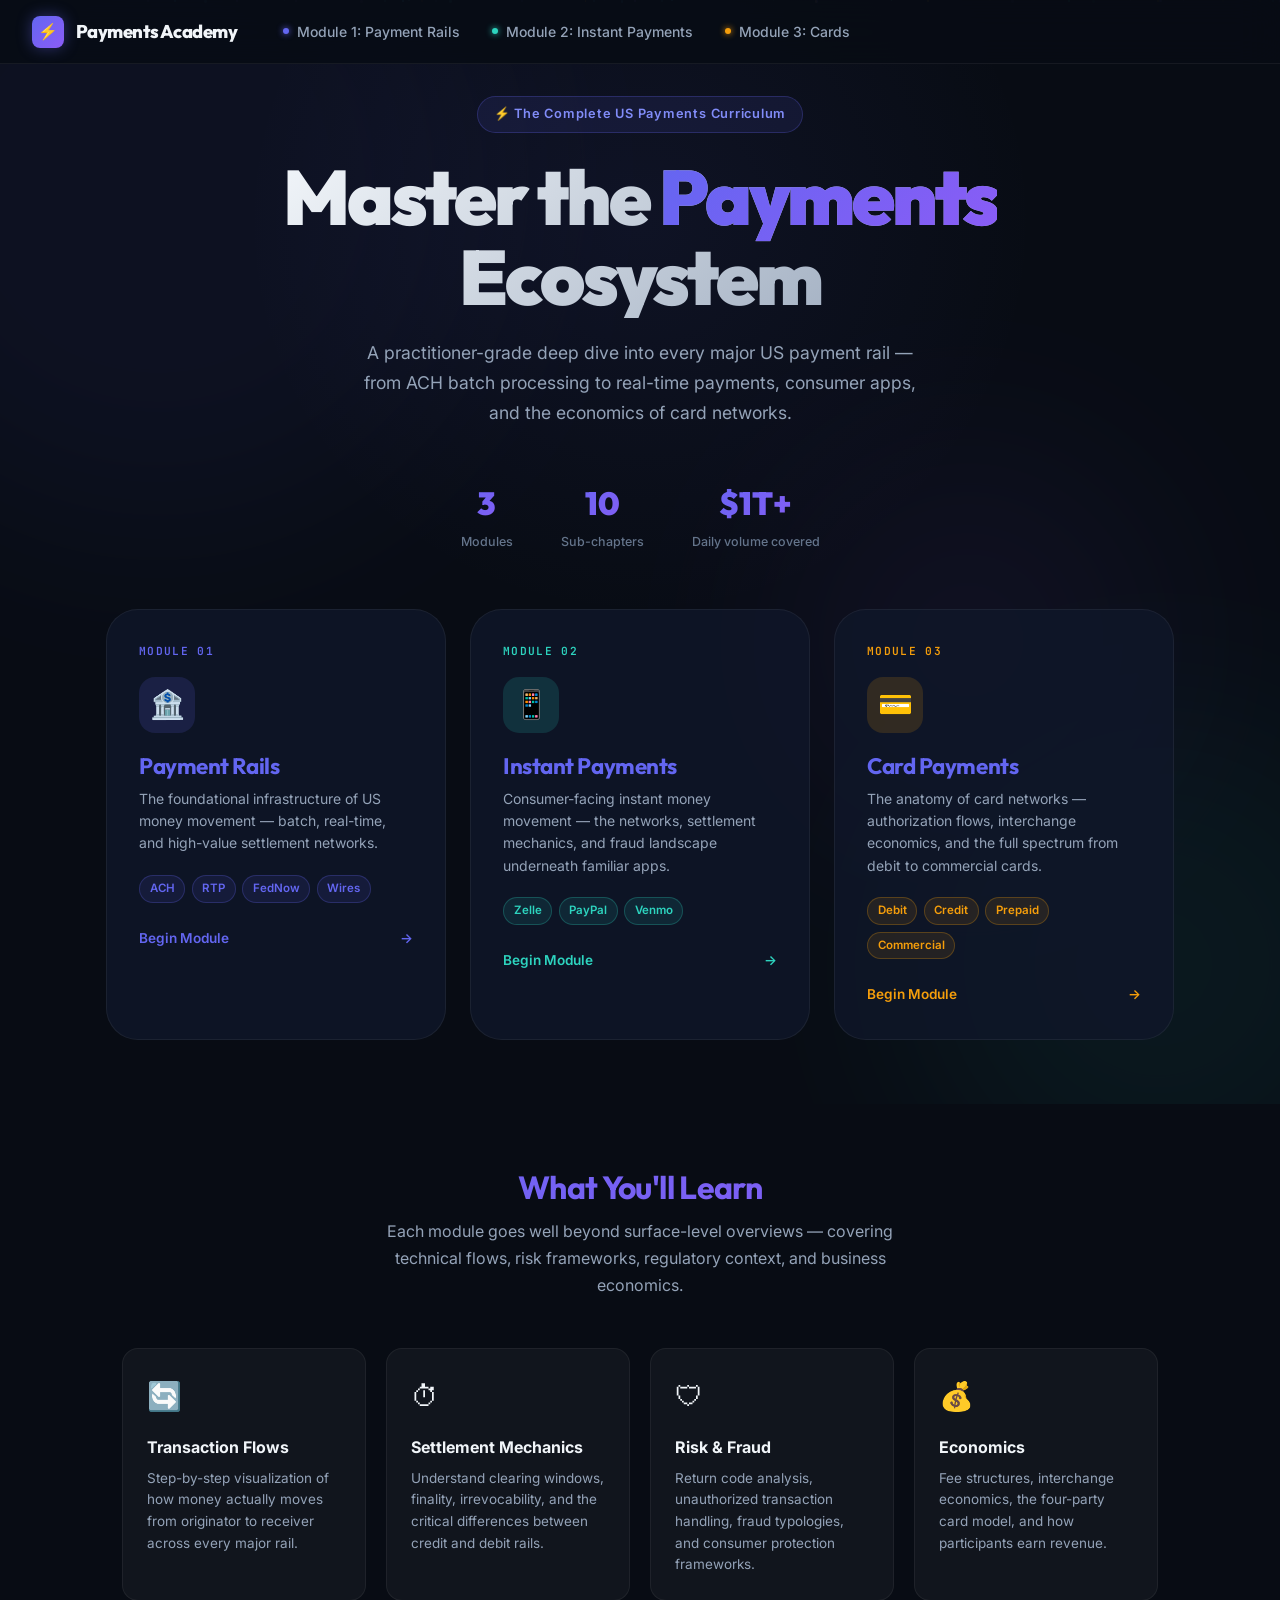
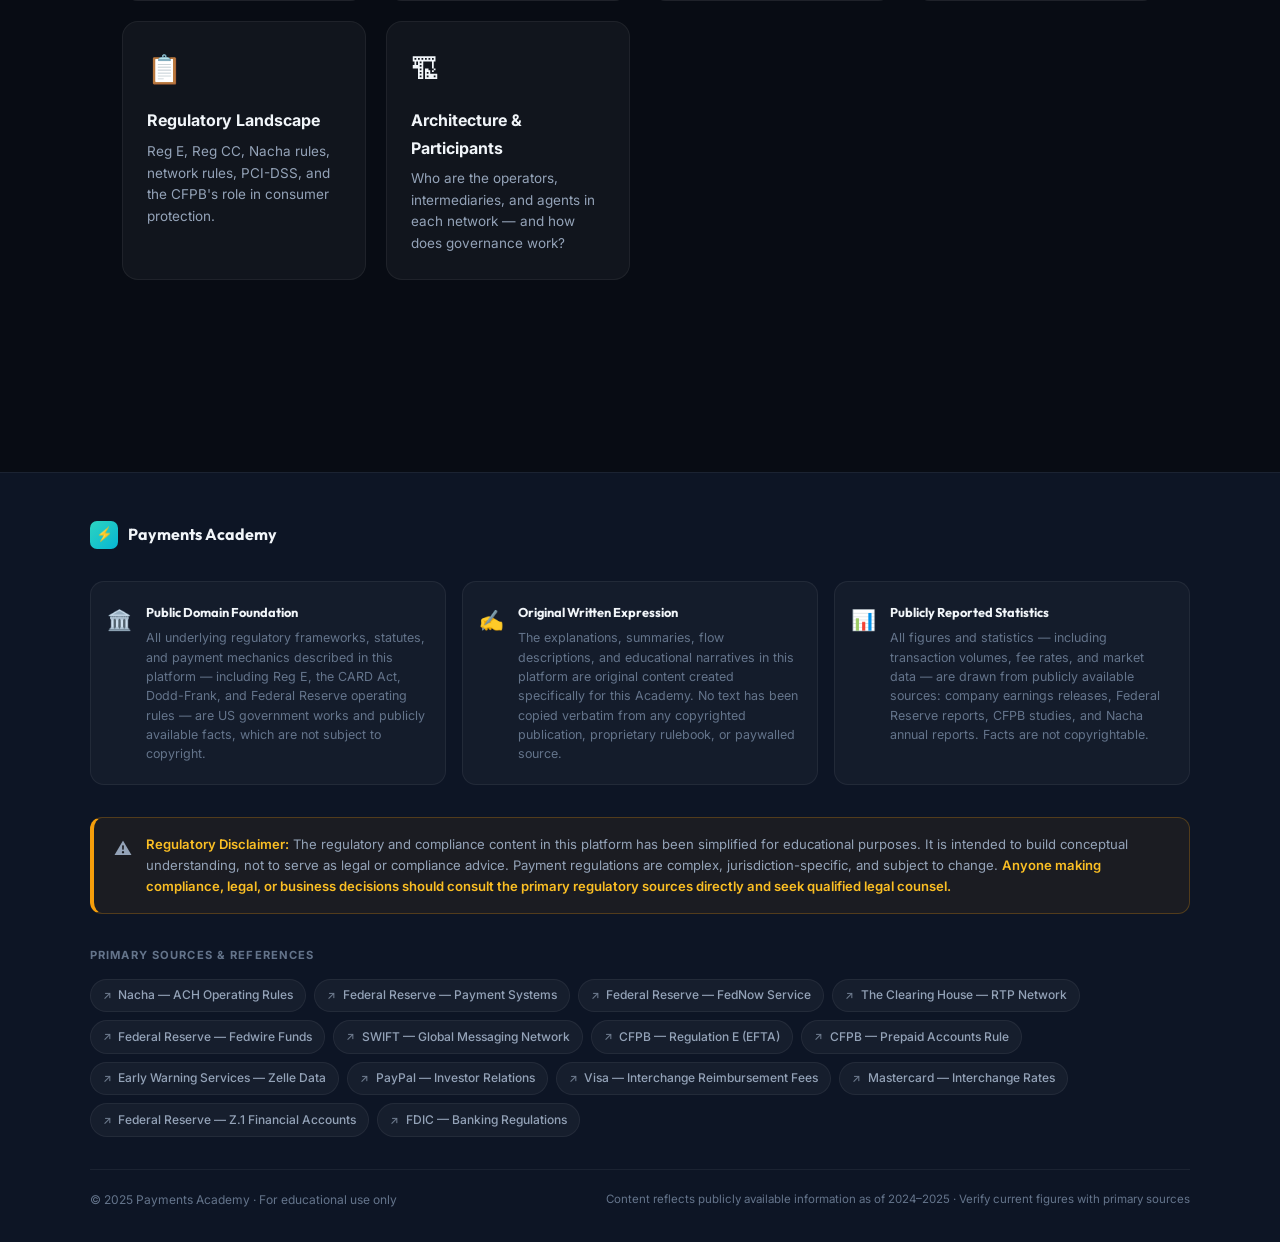
==== commit 112af538: "Add files via upload" ====
--- a/index.html
+++ b/index.html
@@ -305,10 +305,73 @@
   </section>
 </main>
 
-<footer class="home-footer">
-  <p>Payments Academy &nbsp;·&nbsp; Built for practitioners in the payments industry</p>
+<!-- SITE FOOTER -->
+<footer class="site-footer">
+  <div class="site-footer-inner">
+
+    <div class="site-footer-logo">
+      <div class="site-footer-logo-icon">⚡</div>
+      Payments Academy
+    </div>
+
+    <div class="footer-facts">
+      <div class="footer-fact">
+        <div class="footer-fact-icon">🏛️</div>
+        <div>
+          <div class="footer-fact-title">Public Domain Foundation</div>
+          <div class="footer-fact-body">All underlying regulatory frameworks, statutes, and payment mechanics described in this platform — including Reg E, the CARD Act, Dodd-Frank, and Federal Reserve operating rules — are US government works and publicly available facts, which are not subject to copyright.</div>
+        </div>
+      </div>
+      <div class="footer-fact">
+        <div class="footer-fact-icon">✍️</div>
+        <div>
+          <div class="footer-fact-title">Original Written Expression</div>
+          <div class="footer-fact-body">The explanations, summaries, flow descriptions, and educational narratives in this platform are original content created specifically for this Academy. No text has been copied verbatim from any copyrighted publication, proprietary rulebook, or paywalled source.</div>
+        </div>
+      </div>
+      <div class="footer-fact">
+        <div class="footer-fact-icon">📊</div>
+        <div>
+          <div class="footer-fact-title">Publicly Reported Statistics</div>
+          <div class="footer-fact-body">All figures and statistics — including transaction volumes, fee rates, and market data — are drawn from publicly available sources: company earnings releases, Federal Reserve reports, CFPB studies, and Nacha annual reports. Facts are not copyrightable.</div>
+        </div>
+      </div>
+    </div>
+
+    <div class="footer-disclaimer">
+      <div class="footer-disclaimer-icon">⚠️</div>
+      <div>
+        <strong>Regulatory Disclaimer:</strong> The regulatory and compliance content in this platform has been simplified for educational purposes. It is intended to build conceptual understanding, not to serve as legal or compliance advice. Payment regulations are complex, jurisdiction-specific, and subject to change. <strong>Anyone making compliance, legal, or business decisions should consult the primary regulatory sources directly and seek qualified legal counsel.</strong>
+      </div>
+    </div>
+
+    <div class="footer-sources-title">Primary Sources &amp; References</div>
+    <div class="footer-sources-grid">
+      <a class="footer-source-tag" href="https://www.nacha.org" target="_blank" rel="noopener">Nacha — ACH Operating Rules</a>
+      <a class="footer-source-tag" href="https://www.federalreserve.gov/paymentsystems.htm" target="_blank" rel="noopener">Federal Reserve — Payment Systems</a>
+      <a class="footer-source-tag" href="https://www.frbservices.org/financial-services/fednow" target="_blank" rel="noopener">Federal Reserve — FedNow Service</a>
+      <a class="footer-source-tag" href="https://www.theclearinghouse.org/payment-systems/rtp" target="_blank" rel="noopener">The Clearing House — RTP Network</a>
+      <a class="footer-source-tag" href="https://www.federalreserve.gov/pubs/fedpoint/fed43.htm" target="_blank" rel="noopener">Federal Reserve — Fedwire Funds</a>
+      <a class="footer-source-tag" href="https://www.swift.com" target="_blank" rel="noopener">SWIFT — Global Messaging Network</a>
+      <a class="footer-source-tag" href="https://www.cfpb.gov/rules-policy/regulations/1005/" target="_blank" rel="noopener">CFPB — Regulation E (EFTA)</a>
+      <a class="footer-source-tag" href="https://www.consumerfinance.gov/rules-policy/final-rules/prepaid-accounts-under-electronic-fund-transfer-act/" target="_blank" rel="noopener">CFPB — Prepaid Accounts Rule</a>
+      <a class="footer-source-tag" href="https://www.zellepay.com/press-releases" target="_blank" rel="noopener">Early Warning Services — Zelle Data</a>
+      <a class="footer-source-tag" href="https://investor.pypl.com" target="_blank" rel="noopener">PayPal — Investor Relations</a>
+      <a class="footer-source-tag" href="https://usa.visa.com/run-your-business/merchant-resources/interchange-reimbursement-fees.html" target="_blank" rel="noopener">Visa — Interchange Reimbursement Fees</a>
+      <a class="footer-source-tag" href="https://www.mastercard.us/en-us/business/overview/support/merchant-interchange-rates.html" target="_blank" rel="noopener">Mastercard — Interchange Rates</a>
+      <a class="footer-source-tag" href="https://www.federalreserve.gov/releases/z1/" target="_blank" rel="noopener">Federal Reserve — Z.1 Financial Accounts</a>
+      <a class="footer-source-tag" href="https://www.fdic.gov/regulations/applications/financial/" target="_blank" rel="noopener">FDIC — Banking Regulations</a>
+    </div>
+
+    <div class="footer-bottom">
+      <div class="footer-bottom-copy">© 2025 Payments Academy · For educational use only</div>
+      <div class="footer-bottom-note">Content reflects publicly available information as of 2024–2025 · Verify current figures with primary sources</div>
+    </div>
+
+  </div>
 </footer>
 
 <script src="js/app.js"></script>
 </body>
+
 </html>
--- a/styles/main.css
+++ b/styles/main.css
@@ -208,23 +208,29 @@
    ============================================= */
 .module-layout {
   display: flex;
+  align-items: flex-start;
   padding-top: var(--header-height);
   min-height: 100vh;
 }
 
 /* ---- SIDEBAR ---- */
 .sidebar {
-  position: fixed;
+  position: sticky;
   top: var(--header-height);
-  left: 0;
+  flex-shrink: 0;
   width: var(--sidebar-width);
   height: calc(100vh - var(--header-height));
   background: var(--bg-secondary);
   border-right: 1px solid var(--border-subtle);
   overflow-y: auto;
   padding: 1.5rem 1rem;
-  z-index: 100;
-}
+  z-index: 10;
+  /* Custom scrollbar */
+  scrollbar-width: thin;
+  scrollbar-color: rgba(255,255,255,0.1) transparent;
+}
+.sidebar::-webkit-scrollbar { width: 4px; }
+.sidebar::-webkit-scrollbar-thumb { background: rgba(255,255,255,0.1); border-radius: 4px; }
 
 .sidebar-title {
   font-family: 'Outfit', sans-serif;
@@ -250,9 +256,14 @@
   font-weight: 500;
   transition: all var(--t-fast);
   position: relative;
-}
-
-.sidebar-nav li a:hover { color: var(--text-primary); background: var(--bg-glass-hover); }
+  cursor: pointer;
+  text-decoration: none;
+}
+
+.sidebar-nav li a:hover {
+  color: var(--text-primary);
+  background: var(--bg-glass-hover);
+}
 .sidebar-nav li a.active {
   color: var(--text-primary);
   background: var(--bg-glass-hover);
@@ -272,9 +283,9 @@
 /* ---- MAIN CONTENT ---- */
 .main-content {
   flex: 1;
-  margin-left: var(--sidebar-width);
+  min-width: 0;
   padding: 2rem 3rem;
-  max-width: 1000px;
+  max-width: calc(100% - var(--sidebar-width));
 }
 
 /* =============================================
@@ -1364,8 +1375,9 @@
    ============================================= */
 @media (max-width: 1024px) {
   .sidebar { display: none; }
-  .main-content { margin-left: 0; padding: 1.5rem; }
-}
+  .main-content { max-width: 100%; padding: 1.5rem; }
+}
+
 
 @media (max-width: 768px) {
   .module-hero { padding: 2.5rem 1.5rem; }
@@ -1378,3 +1390,526 @@
   .key-facts { grid-template-columns: 1fr; }
   .info-grid  { grid-template-columns: 1fr; }
 }
+
+/* ============================================================
+   SITE FOOTER — Disclaimer, Sources, Legal
+   ============================================================ */
+.site-footer {
+  background: var(--bg-secondary);
+  border-top: 1px solid var(--border-subtle);
+  padding: 3rem 2rem 2rem;
+  margin-top: 4rem;
+}
+
+.site-footer-inner {
+  max-width: 1100px;
+  margin: 0 auto;
+}
+
+.site-footer-logo {
+  display: flex;
+  align-items: center;
+  gap: 0.625rem;
+  font-family: 'Outfit', sans-serif;
+  font-size: 1rem;
+  font-weight: 700;
+  color: var(--text-primary);
+  margin-bottom: 2rem;
+}
+.site-footer-logo-icon {
+  width: 28px; height: 28px;
+  background: var(--grad-teal);
+  border-radius: 7px;
+  display: flex; align-items: center; justify-content: center;
+  font-size: 0.85rem;
+}
+
+/* Content basis facts */
+.footer-facts {
+  display: grid;
+  grid-template-columns: repeat(3, 1fr);
+  gap: 1rem;
+  margin-bottom: 2rem;
+}
+.footer-fact {
+  background: rgba(255,255,255,0.03);
+  border: 1px solid var(--border-subtle);
+  border-radius: 14px;
+  padding: 1.25rem 1rem;
+  display: flex;
+  gap: 0.875rem;
+  align-items: flex-start;
+}
+.footer-fact-icon {
+  font-size: 1.25rem;
+  flex-shrink: 0;
+  margin-top: 0.1rem;
+}
+.footer-fact-title {
+  font-size: 0.8rem;
+  font-weight: 700;
+  color: var(--text-primary);
+  margin-bottom: 0.3rem;
+  font-family: 'Outfit', sans-serif;
+}
+.footer-fact-body {
+  font-size: 0.78rem;
+  color: var(--text-muted);
+  line-height: 1.55;
+}
+
+/* Regulatory disclaimer callout */
+.footer-disclaimer {
+  background: rgba(245,158,11,0.06);
+  border: 1px solid rgba(245,158,11,0.25);
+  border-left: 4px solid var(--accent-gold);
+  border-radius: 12px;
+  padding: 1rem 1.25rem;
+  display: flex;
+  gap: 0.875rem;
+  align-items: flex-start;
+  margin-bottom: 2rem;
+  font-size: 0.82rem;
+  color: var(--text-secondary);
+  line-height: 1.6;
+}
+.footer-disclaimer-icon { font-size: 1.1rem; flex-shrink: 0; margin-top: 0.1rem; }
+.footer-disclaimer strong { color: #fbbf24; }
+
+/* Sources section */
+.footer-sources-title {
+  font-size: 0.7rem;
+  font-weight: 700;
+  letter-spacing: 0.1em;
+  text-transform: uppercase;
+  color: var(--text-muted);
+  margin-bottom: 0.875rem;
+}
+.footer-sources-grid {
+  display: flex;
+  flex-wrap: wrap;
+  gap: 0.5rem;
+  margin-bottom: 2rem;
+}
+.footer-source-tag {
+  display: inline-flex;
+  align-items: center;
+  gap: 0.4rem;
+  padding: 0.35rem 0.75rem;
+  background: rgba(255,255,255,0.04);
+  border: 1px solid var(--border-subtle);
+  border-radius: 99px;
+  font-size: 0.75rem;
+  color: var(--text-secondary);
+  text-decoration: none;
+  font-weight: 500;
+  transition: all 0.15s ease;
+}
+.footer-source-tag:hover {
+  background: rgba(45,212,191,0.1);
+  border-color: rgba(45,212,191,0.35);
+  color: var(--accent-teal);
+}
+.footer-source-tag::before {
+  content: '↗';
+  font-size: 0.7rem;
+  opacity: 0.7;
+}
+
+/* Bottom bar */
+.footer-bottom {
+  border-top: 1px solid var(--border-subtle);
+  padding-top: 1.25rem;
+  display: flex;
+  justify-content: space-between;
+  align-items: center;
+  flex-wrap: wrap;
+  gap: 0.75rem;
+}
+.footer-bottom-copy {
+  font-size: 0.75rem;
+  color: var(--text-muted);
+}
+.footer-bottom-note {
+  font-size: 0.72rem;
+  color: var(--text-muted);
+  text-align: right;
+}
+
+@media (max-width: 900px) {
+  .footer-facts { grid-template-columns: 1fr; }
+  .footer-bottom { flex-direction: column; align-items: flex-start; }
+  .footer-bottom-note { text-align: left; }
+}
+
+/* ============================================================
+   QUIZ / ASSESSMENT COMPONENT
+   ============================================================ */
+
+.quiz-wrapper {
+  margin: 3rem 0 2rem;
+  padding: 0;
+  border-top: 1px solid var(--border-subtle);
+  padding-top: 2.5rem;
+}
+
+/* ── Start Screen ── */
+.qz-start {
+  background: var(--bg-card);
+  border: 1px solid var(--border-subtle);
+  border-radius: 20px;
+  padding: 3rem 2.5rem;
+  text-align: center;
+  animation: fadeInUp 0.4s ease;
+}
+.qz-start-icon { font-size: 3rem; margin-bottom: 1rem; }
+.qz-start-title {
+  font-family: 'Outfit', sans-serif;
+  font-size: 1.75rem;
+  font-weight: 800;
+  color: var(--text-primary);
+  margin-bottom: 1rem;
+}
+.qz-start-desc {
+  color: var(--text-secondary);
+  font-size: 0.95rem;
+  line-height: 1.7;
+  max-width: 560px;
+  margin: 0 auto 2rem;
+}
+.qz-stats-row {
+  display: flex;
+  justify-content: center;
+  gap: 1.5rem;
+  flex-wrap: wrap;
+  margin-bottom: 2rem;
+}
+.qz-stat {
+  display: flex;
+  flex-direction: column;
+  align-items: center;
+  gap: 0.25rem;
+  background: rgba(255,255,255,0.04);
+  border: 1px solid var(--border-subtle);
+  border-radius: 12px;
+  padding: 0.875rem 1.25rem;
+  min-width: 90px;
+}
+.qz-stat-val {
+  font-family: 'Outfit', sans-serif;
+  font-size: 1.5rem;
+  font-weight: 800;
+  color: var(--text-primary);
+}
+.qz-stat-lbl {
+  font-size: 0.72rem;
+  font-weight: 600;
+  text-transform: uppercase;
+  letter-spacing: 0.06em;
+  color: var(--text-muted);
+}
+
+/* ── Buttons ── */
+.qz-btn {
+  display: inline-flex;
+  align-items: center;
+  gap: 0.5rem;
+  padding: 0.75rem 2rem;
+  border-radius: 12px;
+  font-family: 'Inter', sans-serif;
+  font-size: 0.9rem;
+  font-weight: 600;
+  cursor: pointer;
+  border: none;
+  transition: all 0.2s ease;
+}
+.qz-btn-primary {
+  background: var(--grad-teal);
+  color: #fff;
+}
+.qz-btn-primary:hover { transform: translateY(-2px); box-shadow: 0 8px 24px rgba(45,212,191,0.25); }
+
+/* ── Question Screen ── */
+.qz-q-screen { animation: fadeInUp 0.3s ease; }
+
+.qz-prog-wrap {
+  height: 4px;
+  background: rgba(255,255,255,0.07);
+  border-radius: 99px;
+  margin-bottom: 1.5rem;
+  overflow: hidden;
+}
+.qz-prog-bar {
+  height: 100%;
+  background: var(--grad-teal);
+  border-radius: 99px;
+  transition: width 0.4s ease;
+}
+
+.qz-meta-row {
+  display: flex;
+  justify-content: space-between;
+  align-items: center;
+  font-size: 0.82rem;
+  color: var(--text-muted);
+  margin-bottom: 1.25rem;
+}
+.qz-live-score { font-weight: 600; color: var(--text-secondary); }
+
+.qz-q-card {
+  background: var(--bg-card);
+  border: 1px solid var(--border-subtle);
+  border-radius: 16px;
+  padding: 1.5rem 1.75rem;
+  margin-bottom: 1.25rem;
+  display: flex;
+  gap: 1rem;
+  align-items: flex-start;
+}
+.qz-q-badge {
+  background: rgba(45,212,191,0.12);
+  color: var(--accent-teal);
+  border: 1px solid rgba(45,212,191,0.3);
+  border-radius: 8px;
+  padding: 0.25rem 0.6rem;
+  font-size: 0.72rem;
+  font-weight: 700;
+  letter-spacing: 0.05em;
+  white-space: nowrap;
+  flex-shrink: 0;
+  margin-top: 0.15rem;
+}
+.qz-q-text {
+  font-size: 1rem;
+  font-weight: 500;
+  color: var(--text-primary);
+  line-height: 1.6;
+  margin: 0;
+}
+
+/* ── Options ── */
+.qz-options {
+  display: flex;
+  flex-direction: column;
+  gap: 0.625rem;
+  margin-bottom: 1.25rem;
+}
+.qz-opt {
+  display: flex;
+  align-items: center;
+  gap: 1rem;
+  width: 100%;
+  padding: 0.875rem 1.25rem;
+  background: rgba(255,255,255,0.04);
+  border: 1px solid var(--border-subtle);
+  border-radius: 12px;
+  cursor: pointer;
+  text-align: left;
+  transition: all 0.18s ease;
+  color: var(--text-primary);
+  font-family: 'Inter', sans-serif;
+  font-size: 0.9rem;
+}
+.qz-opt:hover:not(:disabled) {
+  background: rgba(255,255,255,0.07);
+  border-color: rgba(45,212,191,0.35);
+  transform: translateX(4px);
+}
+.qz-opt-letter {
+  display: inline-flex;
+  align-items: center;
+  justify-content: center;
+  width: 28px;
+  height: 28px;
+  border-radius: 8px;
+  background: rgba(255,255,255,0.07);
+  font-size: 0.78rem;
+  font-weight: 700;
+  flex-shrink: 0;
+  transition: background 0.18s;
+}
+.qz-opt-text { flex: 1; line-height: 1.45; }
+.qz-opt:disabled { cursor: default; transform: none; }
+
+.qz-opt-correct {
+  background: rgba(16,185,129,0.12) !important;
+  border-color: rgba(16,185,129,0.5) !important;
+}
+.qz-opt-correct .qz-opt-letter {
+  background: #10b981;
+  color: #fff;
+}
+.qz-opt-wrong {
+  background: rgba(244,63,94,0.1) !important;
+  border-color: rgba(244,63,94,0.4) !important;
+}
+.qz-opt-wrong .qz-opt-letter {
+  background: #f43f5e;
+  color: #fff;
+}
+
+/* ── Explanation ── */
+.qz-explanation { margin-bottom: 1rem; }
+.qz-exp-inner {
+  display: flex;
+  gap: 1rem;
+  align-items: flex-start;
+  padding: 1rem 1.25rem;
+  border-radius: 12px;
+  font-size: 0.875rem;
+  line-height: 1.65;
+}
+.qz-exp-inner p { margin: 0.35rem 0 0; color: var(--text-secondary); }
+.qz-exp-ok  { background: rgba(16,185,129,0.08); border: 1px solid rgba(16,185,129,0.25); }
+.qz-exp-err { background: rgba(244,63,94,0.08); border: 1px solid rgba(244,63,94,0.25); }
+.qz-exp-ico { font-size: 1.25rem; flex-shrink: 0; }
+.qz-exp-inner strong { color: var(--text-primary); }
+
+/* ── Nav ── */
+.qz-nav { display: flex; justify-content: flex-end; margin-top: 0.5rem; }
+
+/* ── Results Screen ── */
+.qz-results {
+  text-align: center;
+  animation: fadeInUp 0.4s ease;
+}
+.qz-badge {
+  display: inline-block;
+  padding: 0.5rem 1.5rem;
+  border-radius: 99px;
+  font-size: 0.8rem;
+  font-weight: 800;
+  letter-spacing: 0.1em;
+  text-transform: uppercase;
+  margin-bottom: 1.5rem;
+}
+.qz-badge-pass { background: rgba(16,185,129,0.15); border: 1px solid rgba(16,185,129,0.4); color: #34d399; }
+.qz-badge-fail { background: rgba(244,63,94,0.12); border: 1px solid rgba(244,63,94,0.35); color: #fb7185; }
+
+.qz-ring-wrap {
+  position: relative;
+  width: 140px;
+  height: 140px;
+  margin: 0 auto 1.5rem;
+}
+.qz-ring { width: 100%; height: 100%; }
+.qz-ring-text {
+  position: absolute;
+  inset: 0;
+  display: flex;
+  flex-direction: column;
+  align-items: center;
+  justify-content: center;
+}
+.qz-ring-score {
+  font-family: 'Outfit', sans-serif;
+  font-size: 1.75rem;
+  font-weight: 800;
+  color: var(--text-primary);
+  line-height: 1;
+}
+.qz-ring-pct {
+  font-size: 0.875rem;
+  color: var(--text-secondary);
+  font-weight: 500;
+}
+
+.qz-result-msg {
+  color: var(--text-secondary);
+  font-size: 0.95rem;
+  line-height: 1.65;
+  max-width: 520px;
+  margin: 0 auto 2rem;
+}
+
+/* ── Review list ── */
+.qz-review-hdr {
+  text-align: left;
+  font-size: 0.8rem;
+  font-weight: 700;
+  text-transform: uppercase;
+  letter-spacing: 0.07em;
+  color: var(--text-muted);
+  margin-bottom: 0.75rem;
+}
+.qz-review-list { display: flex; flex-direction: column; gap: 0.5rem; margin-bottom: 2rem; }
+
+.qz-rev-item {
+  border: 1px solid var(--border-subtle);
+  border-radius: 12px;
+  overflow: hidden;
+  text-align: left;
+}
+.qz-rev-ok  { border-left: 3px solid #10b981; }
+.qz-rev-err { border-left: 3px solid #f43f5e; }
+
+.qz-rev-hdr {
+  display: flex;
+  align-items: flex-start;
+  gap: 0.75rem;
+  padding: 0.875rem 1rem;
+  cursor: pointer;
+  background: rgba(255,255,255,0.02);
+  transition: background 0.15s;
+}
+.qz-rev-hdr:hover { background: rgba(255,255,255,0.05); }
+.qz-rev-ico { flex-shrink: 0; font-size: 0.9rem; }
+.qz-rev-q  { flex: 1; font-size: 0.85rem; color: var(--text-secondary); line-height: 1.45; }
+.qz-rev-chevron {
+  flex-shrink: 0;
+  color: var(--text-muted);
+  font-size: 1.2rem;
+  transition: transform 0.25s ease;
+  line-height: 1;
+}
+.qz-rev-item.qz-rev-open .qz-rev-chevron { transform: rotate(90deg); }
+
+.qz-rev-body {
+  display: none;
+  padding: 0 1rem 1rem;
+  font-size: 0.83rem;
+  color: var(--text-secondary);
+  line-height: 1.6;
+  border-top: 1px solid var(--border-subtle);
+}
+.qz-rev-body p { margin: 0.5rem 0 0; }
+.qz-rev-body strong { color: var(--text-primary); }
+.qz-rev-exp {
+  margin-top: 0.5rem !important;
+  padding-top: 0.5rem;
+  border-top: 1px solid var(--border-subtle);
+  color: var(--text-muted);
+}
+.qz-rev-item.qz-rev-open .qz-rev-body { display: block; }
+
+.qz-retry {
+  margin-top: 0.5rem;
+  font-size: 0.9rem;
+}
+
+/* ── Quiz section header ── */
+.quiz-section-title {
+  font-family: 'Outfit', sans-serif;
+  font-size: 1.5rem;
+  font-weight: 800;
+  color: var(--text-primary);
+  margin-bottom: 0.5rem;
+  display: flex;
+  align-items: center;
+  gap: 0.75rem;
+}
+.quiz-section-title::before {
+  content: '';
+  display: block;
+  width: 4px;
+  height: 1.5rem;
+  background: var(--grad-teal);
+  border-radius: 2px;
+}
+
+@media (max-width: 600px) {
+  .qz-start { padding: 2rem 1.25rem; }
+  .qz-stats-row { gap: 0.75rem; }
+  .qz-stat { padding: 0.625rem 0.875rem; min-width: 70px; }
+}
+
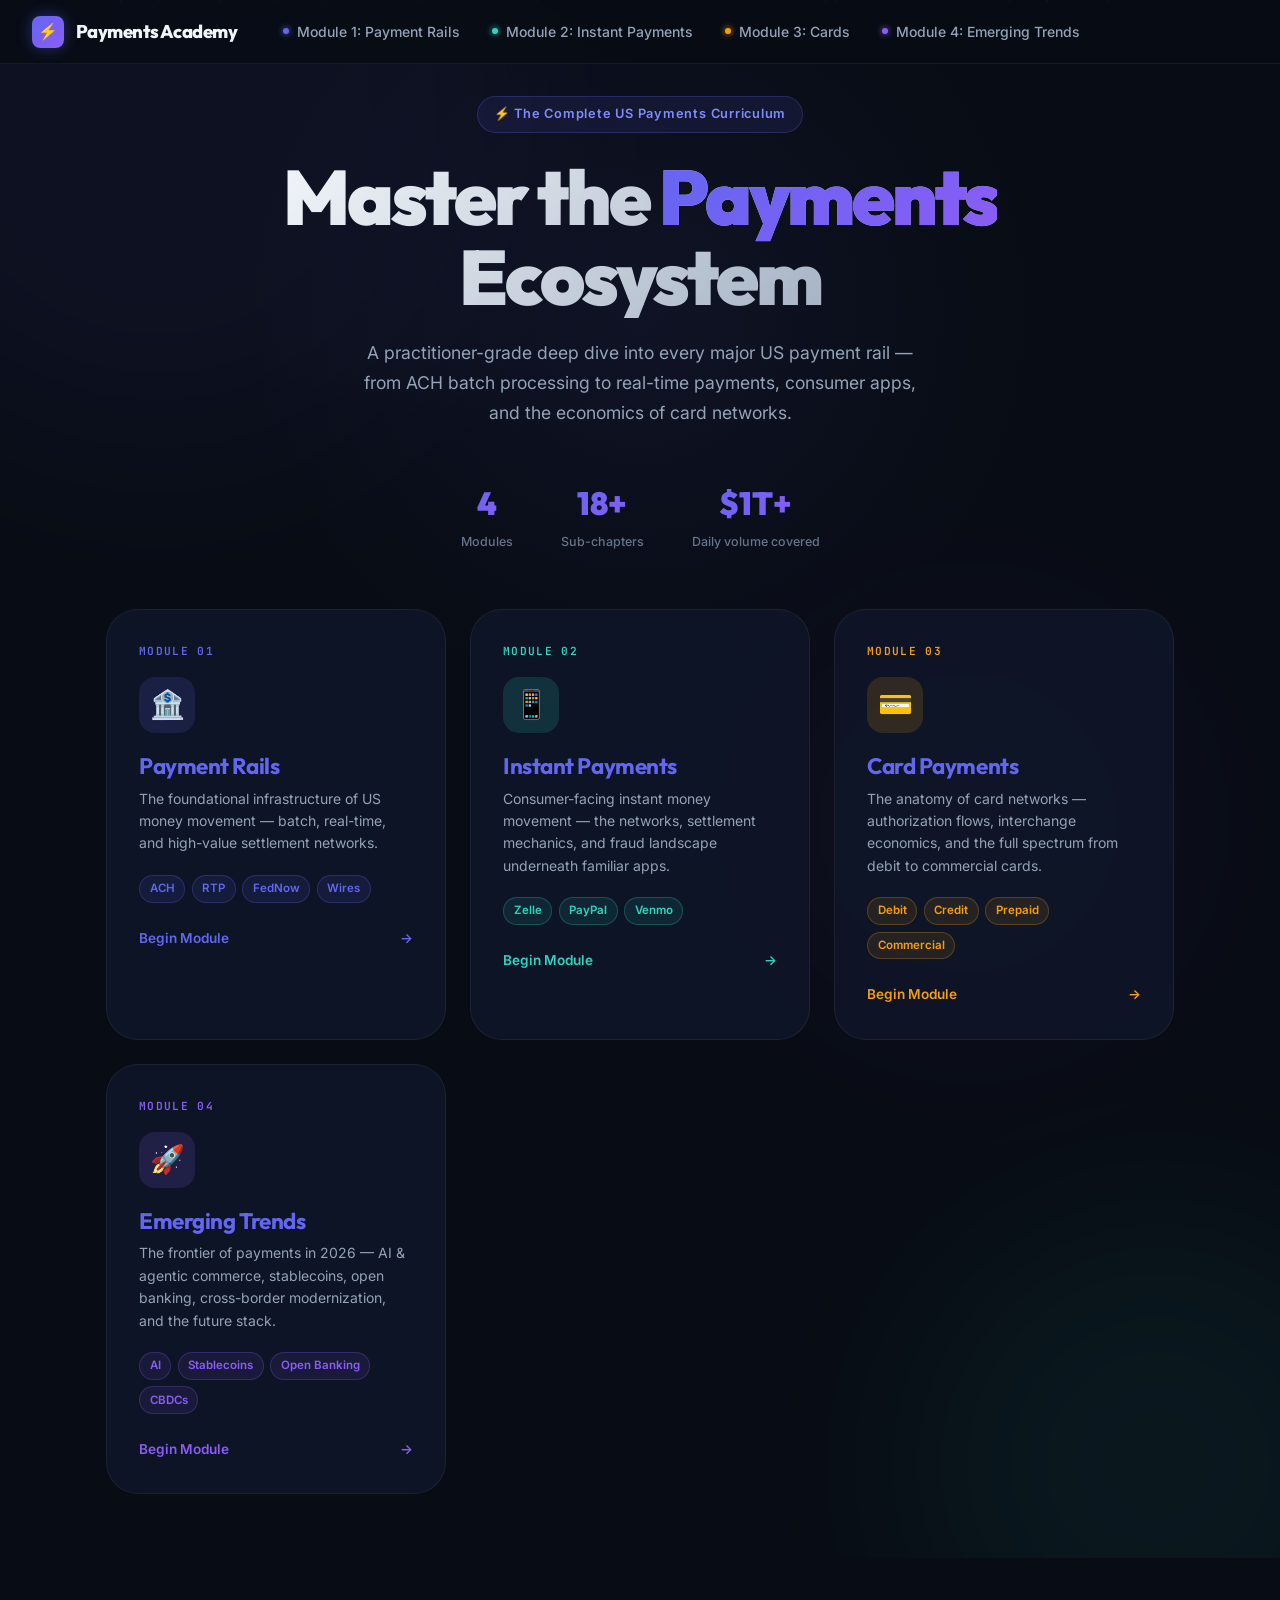
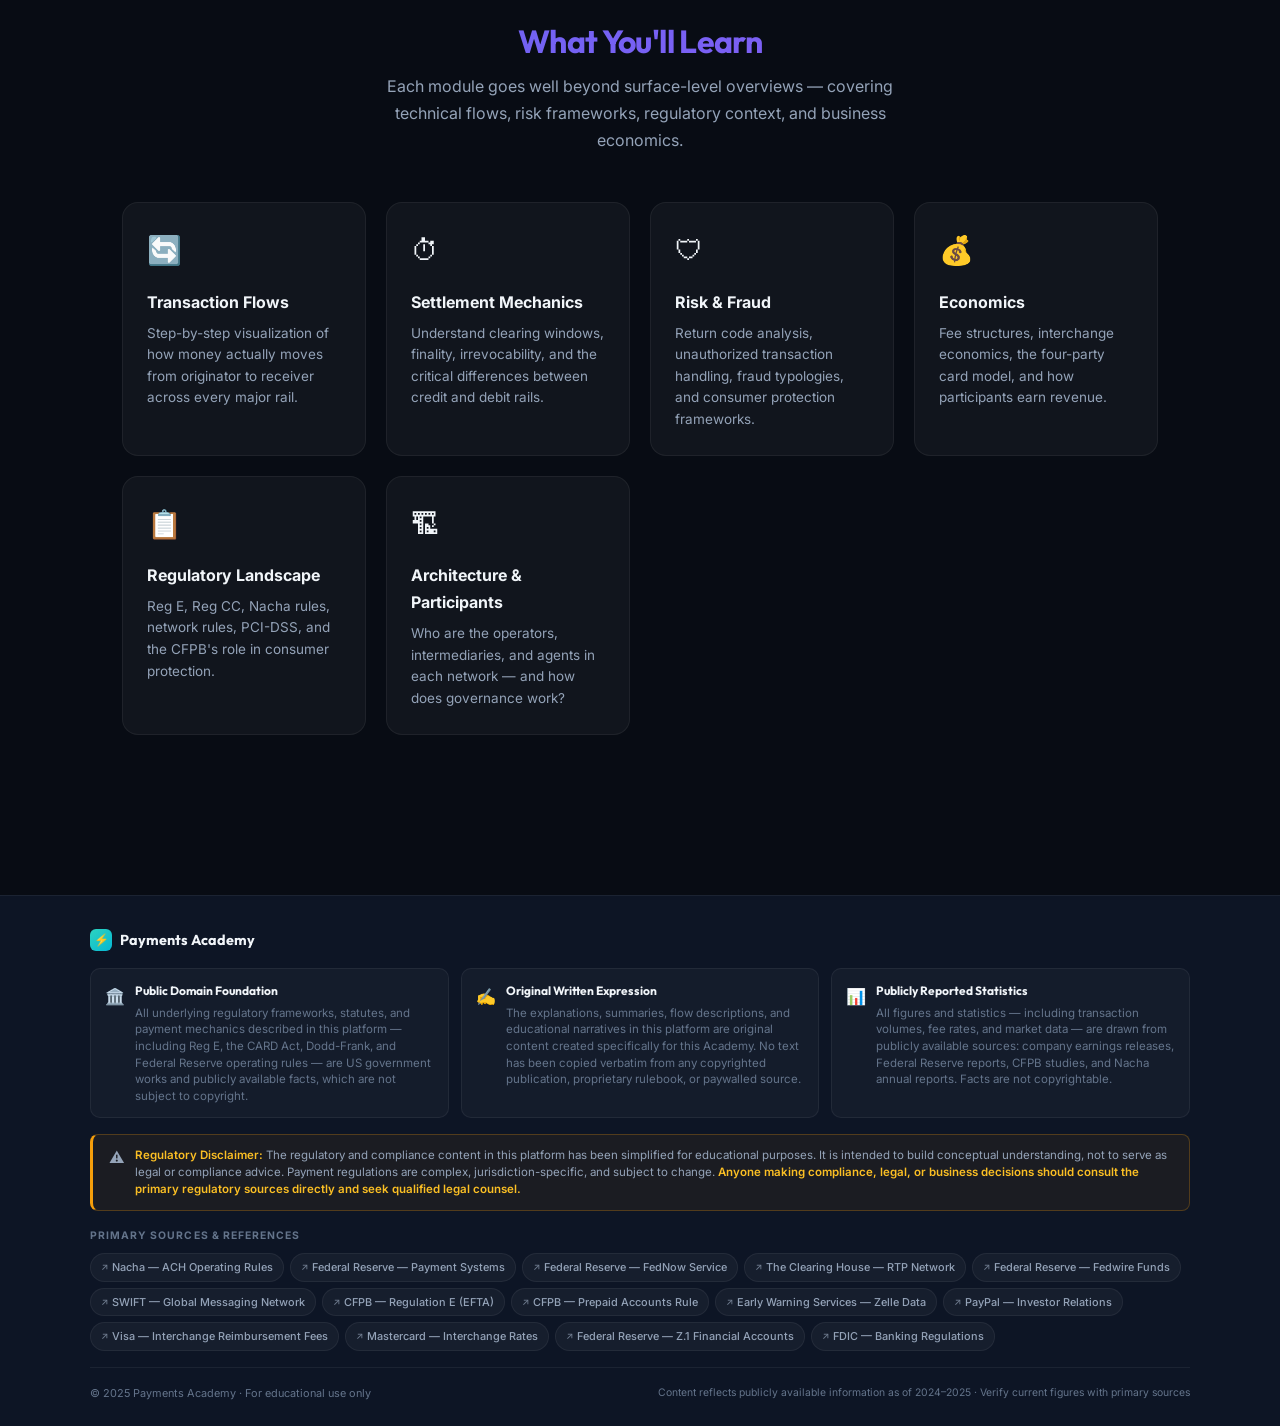
==== commit 32b688b5: "Add files via upload" ====
--- a/index.html
+++ b/index.html
@@ -72,18 +72,22 @@
     .module-card-m1 .module-card-icon { background: rgba(99,102,241,0.15); }
     .module-card-m2 .module-card-icon { background: rgba(45,212,191,0.15); }
     .module-card-m3 .module-card-icon { background: rgba(245,158,11,0.15); }
+    .module-card-m4 .module-card-icon { background: rgba(139,92,246,0.15); }
 
     .module-card-m1 .module-card-number { color: var(--accent-indigo); }
     .module-card-m2 .module-card-number { color: var(--accent-teal); }
     .module-card-m3 .module-card-number { color: var(--accent-gold); }
+    .module-card-m4 .module-card-number { color: var(--mod4-color); }
 
     .module-card-m1 .topic-pill { background: rgba(99,102,241,0.1); color: var(--accent-indigo); border-color: rgba(99,102,241,0.25); }
     .module-card-m2 .topic-pill { background: rgba(45,212,191,0.1); color: var(--accent-teal); border-color: rgba(45,212,191,0.25); }
     .module-card-m3 .topic-pill { background: rgba(245,158,11,0.1); color: var(--accent-gold); border-color: rgba(245,158,11,0.25); }
+    .module-card-m4 .topic-pill { background: rgba(139,92,246,0.1); color: var(--mod4-color); border-color: rgba(139,92,246,0.25); }
 
     .module-card-m1 .module-card-arrow { color: var(--accent-indigo); }
     .module-card-m2 .module-card-arrow { color: var(--accent-teal); }
     .module-card-m3 .module-card-arrow { color: var(--accent-gold); }
+    .module-card-m4 .module-card-arrow { color: var(--mod4-color); }
 
     .home-footer {
       padding: 2rem;
@@ -167,6 +171,12 @@
         Module 3: Cards
       </a>
     </li>
+    <li>
+      <a href="module4.html">
+        <span class="mod-badge nav-badge-m4"></span>
+        Module 4: Emerging Trends
+      </a>
+    </li>
   </ul>
 </nav>
 
@@ -193,11 +203,11 @@
 
     <div class="stats-row">
       <div class="stat-item">
-        <div class="stat-item-num">3</div>
+        <div class="stat-item-num">4</div>
         <div class="stat-item-label">Modules</div>
       </div>
       <div class="stat-item">
-        <div class="stat-item-num">10</div>
+        <div class="stat-item-num">18+</div>
         <div class="stat-item-label">Sub-chapters</div>
       </div>
       <div class="stat-item">
@@ -252,6 +262,23 @@
           <span class="topic-pill">Credit</span>
           <span class="topic-pill">Prepaid</span>
           <span class="topic-pill">Commercial</span>
+        </div>
+        <div class="module-card-arrow">
+          <span>Begin Module</span>
+          <span>→</span>
+        </div>
+      </a>
+
+      <a href="module4.html" class="module-card module-card-m4">
+        <div class="module-card-number">MODULE 04</div>
+        <div class="module-card-icon">🚀</div>
+        <h3>Emerging Trends</h3>
+        <p>The frontier of payments in 2026 — AI & agentic commerce, stablecoins, open banking, cross-border modernization, and the future stack.</p>
+        <div class="module-card-topics">
+          <span class="topic-pill">AI</span>
+          <span class="topic-pill">Stablecoins</span>
+          <span class="topic-pill">Open Banking</span>
+          <span class="topic-pill">CBDCs</span>
         </div>
         <div class="module-card-arrow">
           <span>Begin Module</span>
--- a/styles/main.css
+++ b/styles/main.css
@@ -38,6 +38,10 @@
   --grad-hero:     linear-gradient(135deg, #0d1525 0%, #1a1040 50%, #0d1525 100%);
   --grad-card:     linear-gradient(135deg, rgba(99,102,241,0.08), rgba(139,92,246,0.04));
 
+  --mod4-color:  #8b5cf6;
+  --mod4-glow:   rgba(139, 92, 246, 0.3);
+  --grad-violet: linear-gradient(135deg, #8b5cf6, #ec4899);
+
   /* Module Colors */
   --mod1-color:  #6366f1;
   --mod1-glow:   rgba(99, 102, 241, 0.3);
@@ -45,6 +49,7 @@
   --mod2-glow:   rgba(45, 212, 191, 0.3);
   --mod3-color:  #f59e0b;
   --mod3-glow:   rgba(245, 158, 11, 0.3);
+
 
   /* Spacing */
   --sidebar-width: 260px;
@@ -202,6 +207,7 @@
 .nav-badge-m1 { background: var(--mod1-color); box-shadow: 0 0 6px var(--mod1-color); }
 .nav-badge-m2 { background: var(--mod2-color); box-shadow: 0 0 6px var(--mod2-color); }
 .nav-badge-m3 { background: var(--mod3-color); box-shadow: 0 0 6px var(--mod3-color); }
+.nav-badge-m4 { background: var(--mod4-color); box-shadow: 0 0 6px var(--mod4-color); }
 
 /* =============================================
    MODULE PAGE LAYOUT (Sidebar + Content)
@@ -1397,8 +1403,8 @@
 .site-footer {
   background: var(--bg-secondary);
   border-top: 1px solid var(--border-subtle);
-  padding: 3rem 2rem 2rem;
-  margin-top: 4rem;
+  padding: 2rem 1.5rem 1.5rem;
+  margin-top: 2rem;
 }
 
 .site-footer-inner {
@@ -1409,97 +1415,97 @@
 .site-footer-logo {
   display: flex;
   align-items: center;
-  gap: 0.625rem;
+  gap: 0.5rem;
   font-family: 'Outfit', sans-serif;
-  font-size: 1rem;
+  font-size: 0.9rem;
   font-weight: 700;
   color: var(--text-primary);
-  margin-bottom: 2rem;
+  margin-bottom: 1rem;
 }
 .site-footer-logo-icon {
-  width: 28px; height: 28px;
+  width: 22px; height: 22px;
   background: var(--grad-teal);
-  border-radius: 7px;
+  border-radius: 6px;
   display: flex; align-items: center; justify-content: center;
-  font-size: 0.85rem;
+  font-size: 0.75rem;
 }
 
 /* Content basis facts */
 .footer-facts {
   display: grid;
   grid-template-columns: repeat(3, 1fr);
-  gap: 1rem;
-  margin-bottom: 2rem;
+  gap: 0.75rem;
+  margin-bottom: 1rem;
 }
 .footer-fact {
   background: rgba(255,255,255,0.03);
   border: 1px solid var(--border-subtle);
-  border-radius: 14px;
-  padding: 1.25rem 1rem;
-  display: flex;
-  gap: 0.875rem;
+  border-radius: 10px;
+  padding: 0.75rem 0.875rem;
+  display: flex;
+  gap: 0.625rem;
   align-items: flex-start;
 }
 .footer-fact-icon {
-  font-size: 1.25rem;
+  font-size: 1rem;
   flex-shrink: 0;
   margin-top: 0.1rem;
 }
 .footer-fact-title {
-  font-size: 0.8rem;
+  font-size: 0.75rem;
   font-weight: 700;
   color: var(--text-primary);
-  margin-bottom: 0.3rem;
+  margin-bottom: 0.2rem;
   font-family: 'Outfit', sans-serif;
 }
 .footer-fact-body {
-  font-size: 0.78rem;
-  color: var(--text-muted);
-  line-height: 1.55;
+  font-size: 0.72rem;
+  color: var(--text-muted);
+  line-height: 1.45;
 }
 
 /* Regulatory disclaimer callout */
 .footer-disclaimer {
   background: rgba(245,158,11,0.06);
   border: 1px solid rgba(245,158,11,0.25);
-  border-left: 4px solid var(--accent-gold);
-  border-radius: 12px;
-  padding: 1rem 1.25rem;
-  display: flex;
-  gap: 0.875rem;
+  border-left: 3px solid var(--accent-gold);
+  border-radius: 8px;
+  padding: 0.75rem 1rem;
+  display: flex;
+  gap: 0.625rem;
   align-items: flex-start;
-  margin-bottom: 2rem;
-  font-size: 0.82rem;
+  margin-bottom: 1rem;
+  font-size: 0.72rem;
   color: var(--text-secondary);
-  line-height: 1.6;
-}
-.footer-disclaimer-icon { font-size: 1.1rem; flex-shrink: 0; margin-top: 0.1rem; }
+  line-height: 1.5;
+}
+.footer-disclaimer-icon { font-size: 0.95rem; flex-shrink: 0; margin-top: 0.05rem; }
 .footer-disclaimer strong { color: #fbbf24; }
 
 /* Sources section */
 .footer-sources-title {
-  font-size: 0.7rem;
+  font-size: 0.65rem;
   font-weight: 700;
   letter-spacing: 0.1em;
   text-transform: uppercase;
   color: var(--text-muted);
-  margin-bottom: 0.875rem;
+  margin-bottom: 0.5rem;
 }
 .footer-sources-grid {
   display: flex;
   flex-wrap: wrap;
-  gap: 0.5rem;
-  margin-bottom: 2rem;
+  gap: 0.375rem;
+  margin-bottom: 1rem;
 }
 .footer-source-tag {
   display: inline-flex;
   align-items: center;
-  gap: 0.4rem;
-  padding: 0.35rem 0.75rem;
+  gap: 0.3rem;
+  padding: 0.25rem 0.6rem;
   background: rgba(255,255,255,0.04);
   border: 1px solid var(--border-subtle);
   border-radius: 99px;
-  font-size: 0.75rem;
+  font-size: 0.68rem;
   color: var(--text-secondary);
   text-decoration: none;
   font-weight: 500;
@@ -1512,14 +1518,14 @@
 }
 .footer-source-tag::before {
   content: '↗';
-  font-size: 0.7rem;
+  font-size: 0.6rem;
   opacity: 0.7;
 }
 
 /* Bottom bar */
 .footer-bottom {
   border-top: 1px solid var(--border-subtle);
-  padding-top: 1.25rem;
+  padding-top: 1rem;
   display: flex;
   justify-content: space-between;
   align-items: center;
@@ -1527,11 +1533,11 @@
   gap: 0.75rem;
 }
 .footer-bottom-copy {
-  font-size: 0.75rem;
+  font-size: 0.68rem;
   color: var(--text-muted);
 }
 .footer-bottom-note {
-  font-size: 0.72rem;
+  font-size: 0.65rem;
   color: var(--text-muted);
   text-align: right;
 }
@@ -1613,21 +1619,59 @@
 .qz-btn {
   display: inline-flex;
   align-items: center;
+  justify-content: center;
   gap: 0.5rem;
-  padding: 0.75rem 2rem;
-  border-radius: 12px;
+  padding: 0.55rem 1.1rem;
+  border-radius: var(--radius-lg);
   font-family: 'Inter', sans-serif;
-  font-size: 0.9rem;
+  font-size: 0.8rem;
   font-weight: 600;
   cursor: pointer;
-  border: none;
-  transition: all 0.2s ease;
-}
-.qz-btn-primary {
-  background: var(--grad-teal);
-  color: #fff;
-}
-.qz-btn-primary:hover { transform: translateY(-2px); box-shadow: 0 8px 24px rgba(45,212,191,0.25); }
+  border: 1px solid var(--border-subtle);
+  background: var(--bg-glass);
+  color: var(--text-secondary);
+  transition: all var(--t-normal);
+  text-decoration: none;
+}
+.qz-btn:hover {
+  color: var(--text-primary);
+  border-color: var(--border-accent);
+  background: var(--bg-glass-hover);
+}
+
+/* Module-specific primary quiz buttons mirroring footer navigation buttons but smaller */
+.quiz-wrapper[data-module="1"] .qz-btn-primary {
+  background: rgba(99, 102, 241, 0.15);
+  border-color: rgba(99, 102, 241, 0.4);
+  color: var(--text-primary);
+}
+.quiz-wrapper[data-module="1"] .qz-btn-primary:hover {
+  background: rgba(99, 102, 241, 0.25);
+  border-color: rgba(99, 102, 241, 0.6);
+  box-shadow: var(--shadow-glow-indigo);
+}
+
+.quiz-wrapper[data-module="2"] .qz-btn-primary {
+  background: rgba(45, 212, 191, 0.15);
+  border-color: rgba(45, 212, 191, 0.4);
+  color: var(--text-primary);
+}
+.quiz-wrapper[data-module="2"] .qz-btn-primary:hover {
+  background: rgba(45, 212, 191, 0.25);
+  border-color: rgba(45, 212, 191, 0.6);
+  box-shadow: var(--shadow-glow-teal);
+}
+
+.quiz-wrapper[data-module="3"] .qz-btn-primary {
+  background: rgba(245, 158, 11, 0.15);
+  border-color: rgba(245, 158, 11, 0.4);
+  color: var(--text-primary);
+}
+.quiz-wrapper[data-module="3"] .qz-btn-primary:hover {
+  background: rgba(245, 158, 11, 0.25);
+  border-color: rgba(245, 158, 11, 0.6);
+  box-shadow: var(--shadow-glow-gold);
+}
 
 /* ── Question Screen ── */
 .qz-q-screen { animation: fadeInUp 0.3s ease; }
